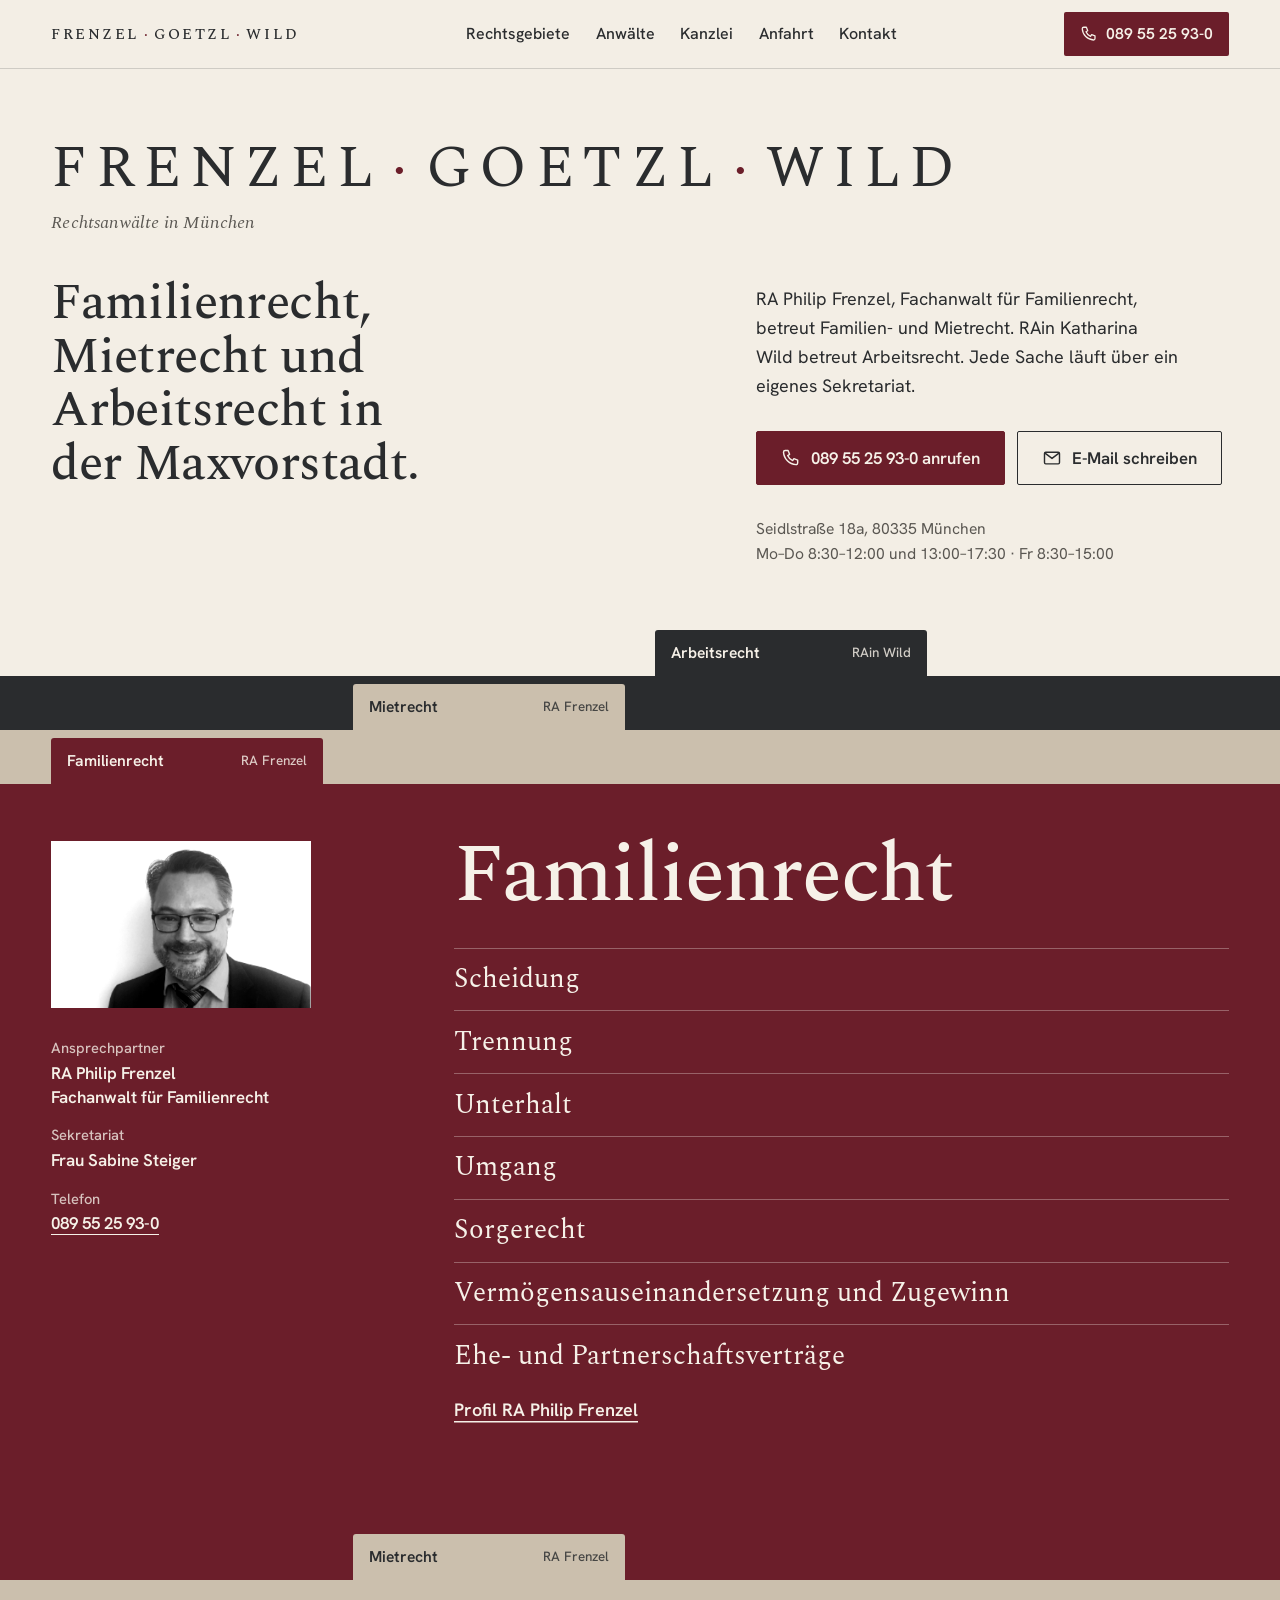
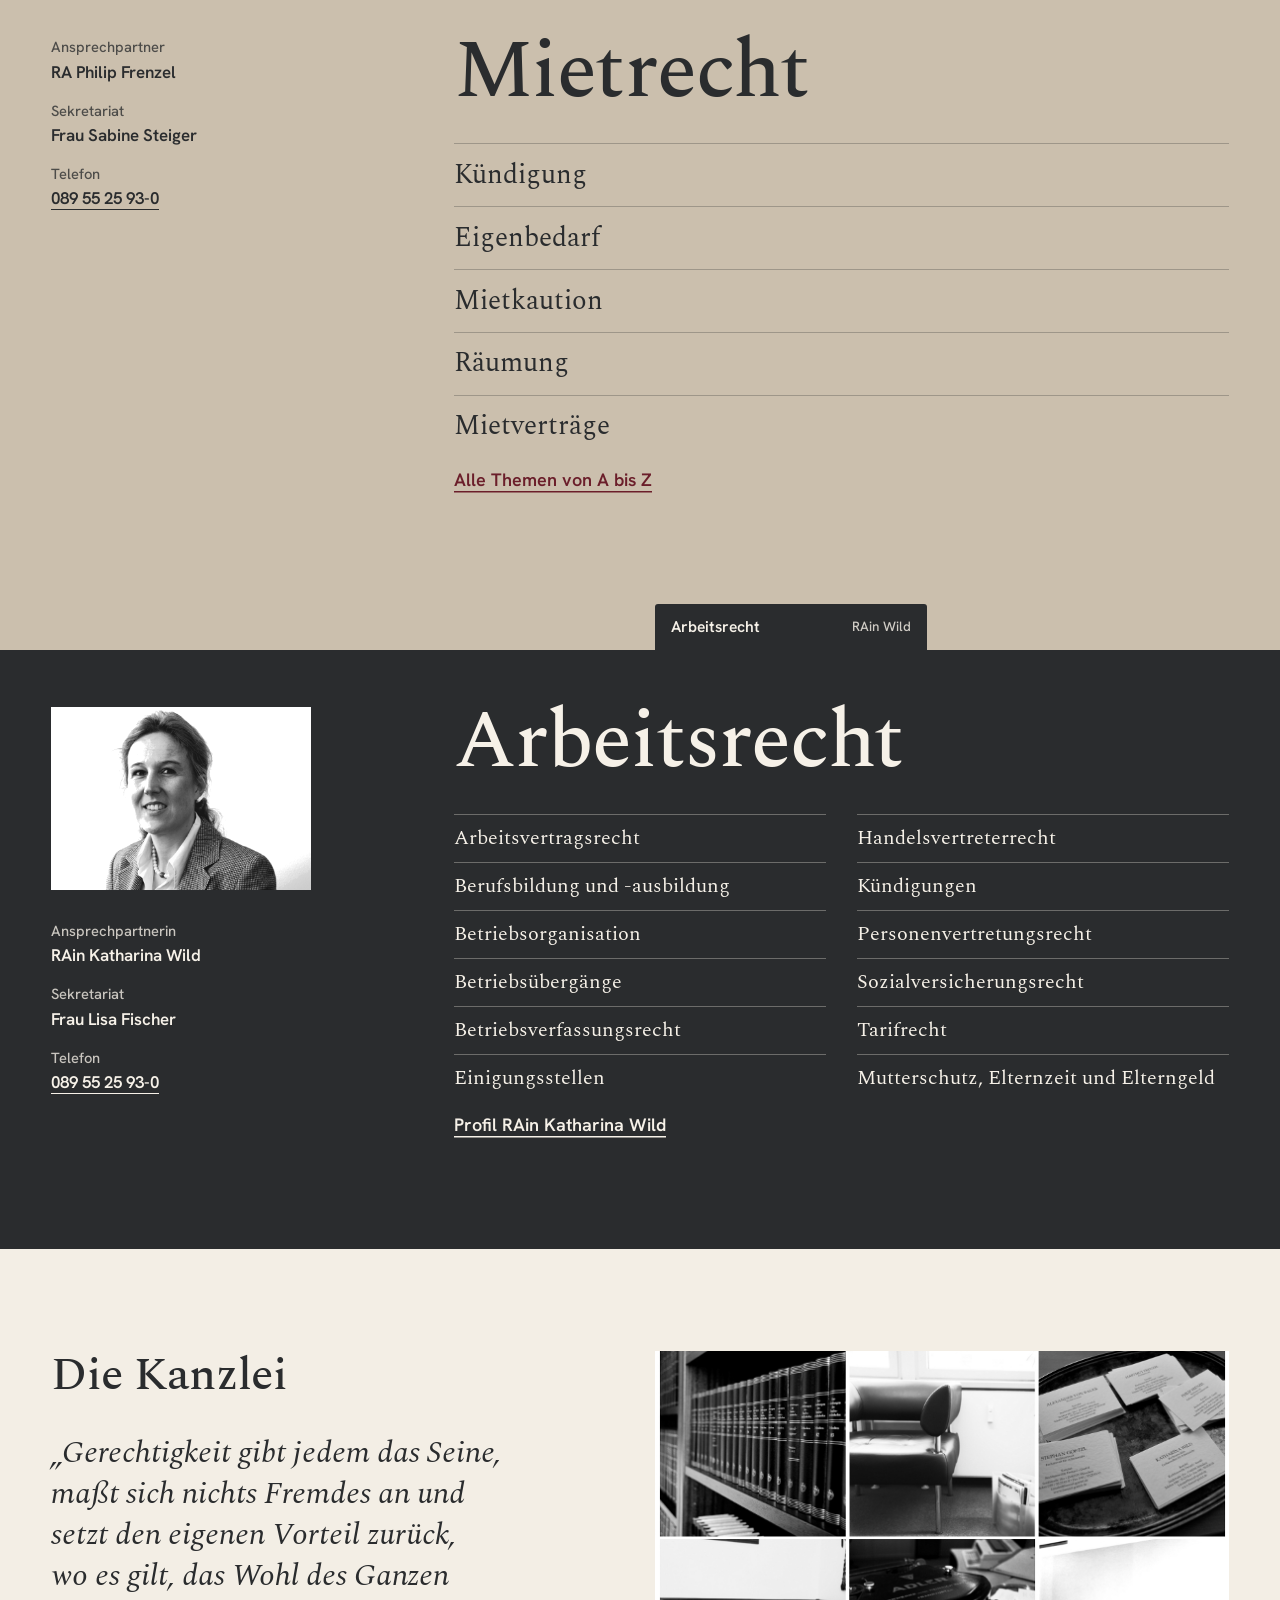
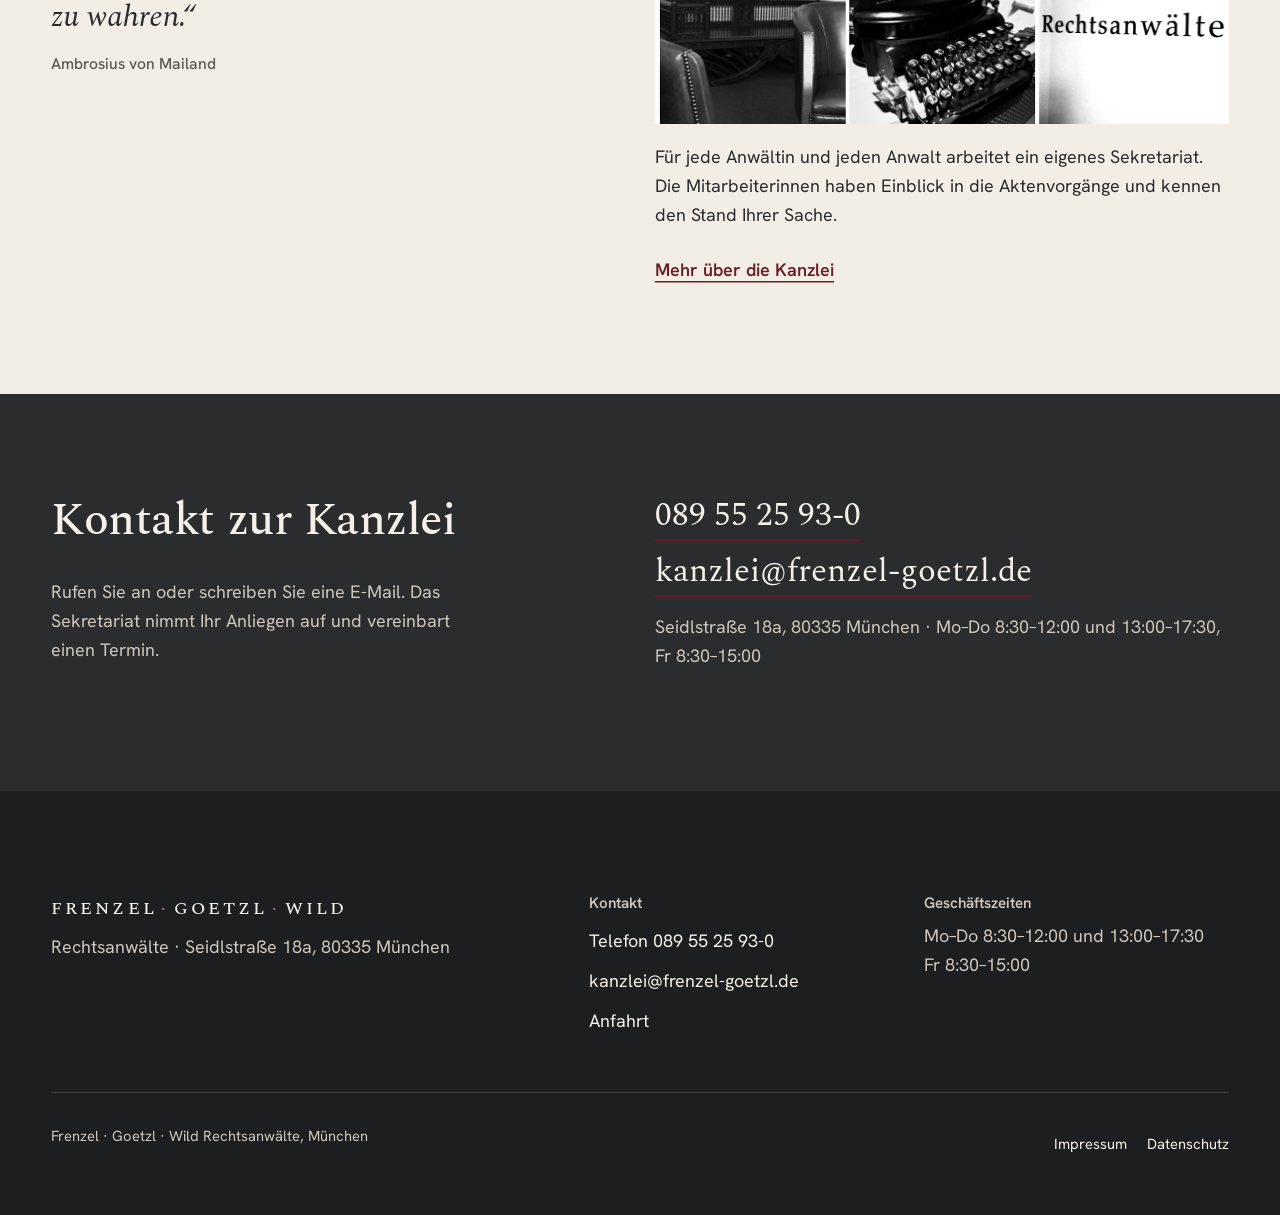
==== index.html @ 34508112 "Add files via upload" ====
<!doctype html>
<html lang="de">
<head>
<meta charset="utf-8">
<meta name="viewport" content="width=device-width, initial-scale=1">
<meta name="robots" content="noindex, nofollow">
<title>Frenzel · Goetzl · Wild Rechtsanwälte, München – Familienrecht, Mietrecht, Arbeitsrecht</title>
<meta name="description" content="Rechtsanwälte in der Maxvorstadt, Seidlstraße 18a: RA Philip Frenzel, Fachanwalt für Familienrecht, für Familien- und Mietrecht; RAin Katharina Wild für Arbeitsrecht.">
<meta property="og:title" content="Frenzel · Goetzl · Wild Rechtsanwälte, München – Familienrecht, Mietrecht, Arbeitsrecht">
<meta property="og:description" content="Rechtsanwälte in der Maxvorstadt, Seidlstraße 18a: RA Philip Frenzel, Fachanwalt für Familienrecht, für Familien- und Mietrecht; RAin Katharina Wild für Arbeitsrecht.">
<meta property="og:type" content="website">
<meta name="theme-color" content="#F3EEE5">
<link rel="icon" href="assets/img/favicon.svg" type="image/svg+xml">
<link rel="preload" href="assets/fonts/spectral-latin-500-normal.woff2" as="font" type="font/woff2" crossorigin>
<link rel="preload" href="assets/fonts/hanken-grotesk-latin-400-normal.woff2" as="font" type="font/woff2" crossorigin>
<link rel="stylesheet" href="assets/css/site.css">
<script>document.documentElement.classList.add('js')</script>
</head>
<body>
<a class="skip" href="#inhalt">Zum Inhalt springen</a>
<header class="kopf">
  <div class="wrap kopf__zeile">
    <a class="marke" href="index.html" aria-label="Frenzel · Goetzl · Wild Rechtsanwälte, Startseite">Frenzel<span aria-hidden="true">·</span>Goetzl<span aria-hidden="true">·</span>Wild</a>
    <nav class="nav" aria-label="Hauptnavigation">
      <ul>
        <li><a href="rechtsgebiete.html">Rechtsgebiete</a></li>
        <li><a href="anwaelte.html">Anwälte</a></li>
        <li><a href="kanzlei.html">Kanzlei</a></li>
        <li><a href="anfahrt.html">Anfahrt</a></li>
        <li><a href="kontakt.html">Kontakt</a></li>
      </ul>
    </nav>
    <div class="kopf__aktion">
      <a class="knopf-tel-klein" href="tel:+49895525930" aria-label="Kanzlei anrufen: 089 55 25 93-0"><svg viewBox="0 0 24 24" fill="none" stroke="currentColor" stroke-width="1.7" stroke-linecap="round" stroke-linejoin="round" aria-hidden="true"><path d="M5 3h3.5l1.8 4.6-2.3 1.5a11 11 0 0 0 6 6l1.5-2.3L20 14.5V18a2 2 0 0 1-2 2A16 16 0 0 1 3 5a2 2 0 0 1 2-2Z"/></svg><span class="kurz">Anrufen</span><span class="lang">089 55 25 93-0</span></a>
      <button class="menue-knopf" type="button" aria-expanded="false" aria-controls="menue">Menü</button>
    </div>
  </div>
  <nav class="wrap menue" id="menue" aria-label="Menü">
    <ul>
      <li><a href="index.html" aria-current="page">Start</a></li>
      <li><a href="rechtsgebiete.html">Rechtsgebiete</a></li>
      <li><a href="anwaelte.html">Anwälte</a></li>
      <li><a href="kanzlei.html">Kanzlei</a></li>
      <li><a href="anfahrt.html">Anfahrt</a></li>
      <li><a href="kontakt.html">Kontakt</a></li>
    </ul>
  </nav>
  <div class="leiste" aria-hidden="true">
    <div class="wrap leiste__reihe">
      <a href="#familienrecht" data-farbe="bordeaux" tabindex="-1">Familienrecht</a>
      <a href="#mietrecht" data-farbe="stein" tabindex="-1">Mietrecht</a>
      <a href="#arbeitsrecht" data-farbe="anthrazit" tabindex="-1">Arbeitsrecht</a>
    </div>
  </div>
</header>
<main id="inhalt">
  <section class="deckel" aria-labelledby="titel">
    <div class="wrap deckel__innen">
      <p class="namensfolge">Frenzel<span class="punkt" aria-hidden="true">·</span>Goetzl<span class="punkt" aria-hidden="true">·</span>Wild<span class="namensfolge__zusatz">Rechtsanwälte in München</span></p>
      <div class="raster deckel__raster">
        <h1 id="titel">Familienrecht, Mietrecht und Arbeitsrecht in der Maxvorstadt.</h1>
        <div class="deckel__rechts">
          <p class="deckel__text">RA Philip Frenzel, Fachanwalt für Familienrecht, betreut Familien- und Mietrecht. RAin Katharina Wild betreut Arbeitsrecht. Jede Sache läuft über ein eigenes Sekretariat.</p>
          <div class="aktionen">
        <a class="knopf knopf--voll" href="tel:+49895525930"><svg viewBox="0 0 24 24" fill="none" stroke="currentColor" stroke-width="1.7" stroke-linecap="round" stroke-linejoin="round" aria-hidden="true"><path d="M5 3h3.5l1.8 4.6-2.3 1.5a11 11 0 0 0 6 6l1.5-2.3L20 14.5V18a2 2 0 0 1-2 2A16 16 0 0 1 3 5a2 2 0 0 1 2-2Z"/></svg>089 55 25 93-0 anrufen</a>
        <a class="knopf knopf--rand" href="mailto:kanzlei@frenzel-goetzl.de"><svg viewBox="0 0 24 24" fill="none" stroke="currentColor" stroke-width="1.7" stroke-linecap="round" stroke-linejoin="round" aria-hidden="true"><rect x="3" y="5" width="18" height="14" rx="1.5"/><path d="m4 6.5 8 6 8-6"/></svg>E-Mail schreiben</a>
      </div>
          <ul class="deckel__fakten">
            <li>Seidlstraße 18a, 80335 München</li>
            <li>Mo–Do 8:30–12:00 und 13:00–17:30 · Fr 8:30–15:00</li>
          </ul>
        </div>
      </div>
    </div>
    <nav class="stapel" id="register" aria-label="Rechtsgebiete">
      <div class="band band--auf-creme"><div class="wrap band__zeile"><a class="reiter reiter--anthrazit pos-3" href="#arbeitsrecht">Arbeitsrecht <small>RAin Wild</small></a></div></div>
      <div class="kante kante--anthrazit"></div>
      <div class="band band--auf-anthrazit"><div class="wrap band__zeile"><a class="reiter reiter--stein pos-2" href="#mietrecht">Mietrecht <small>RA Frenzel</small></a></div></div>
      <div class="kante kante--stein"></div>
      <div class="band band--auf-stein"><div class="wrap band__zeile"><a class="reiter reiter--bordeaux pos-1" href="#familienrecht">Familienrecht <small>RA Frenzel</small></a></div></div>
    </nav>
  </section>

  <section class="register register--bordeaux" id="familienrecht" aria-labelledby="h-familie" data-register="bordeaux">
    <div class="wrap raster register__koerper">
      <div class="register__rand">
        <figure class="portrait"><img src="assets/img/philip-frenzel.jpg" width="400" height="256" alt="RA Philip Frenzel" loading="lazy"></figure>
        <dl class="zustaendig">
          <dt>Ansprechpartner</dt><dd>RA Philip Frenzel<br>Fachanwalt für Familienrecht</dd>
          <dt>Sekretariat</dt><dd>Frau Sabine Steiger</dd>
          <dt>Telefon</dt><dd><a href="tel:+49895525930">089 55 25 93-0</a></dd>
        </dl>
      </div>
      <div class="register__inhalt">
        <h2 id="h-familie">Familienrecht</h2>
        <ul class="themen"><li>Scheidung</li><li>Trennung</li><li>Unterhalt</li><li>Umgang</li><li>Sorgerecht</li><li>Vermögensauseinandersetzung und Zugewinn</li><li>Ehe- und Partnerschaftsverträge</li></ul>
        <a class="textlink" href="anwalt-philip-frenzel.html">Profil RA Philip Frenzel</a>
      </div>
    </div>
  </section>

  <section class="register register--stein" id="mietrecht" aria-labelledby="h-miete" data-register="stein">
    <div class="band band--auf-bordeaux" aria-hidden="true"><div class="wrap band__zeile"><span class="reiter reiter--stein pos-2">Mietrecht <small>RA Frenzel</small></span></div></div>
    <div class="wrap raster register__koerper">
      <div class="register__rand">
        <dl class="zustaendig">
          <dt>Ansprechpartner</dt><dd>RA Philip Frenzel</dd>
          <dt>Sekretariat</dt><dd>Frau Sabine Steiger</dd>
          <dt>Telefon</dt><dd><a href="tel:+49895525930">089 55 25 93-0</a></dd>
        </dl>
      </div>
      <div class="register__inhalt">
        <h2 id="h-miete">Mietrecht</h2>
        <ul class="themen"><li>Kündigung</li><li>Eigenbedarf</li><li>Mietkaution</li><li>Räumung</li><li>Mietverträge</li></ul>
        <a class="textlink" style="color:var(--bordeaux)" href="rechtsgebiete.html">Alle Themen von A bis Z</a>
      </div>
    </div>
  </section>

  <section class="register register--anthrazit" id="arbeitsrecht" aria-labelledby="h-arbeit" data-register="anthrazit">
    <div class="band band--auf-stein" aria-hidden="true"><div class="wrap band__zeile"><span class="reiter reiter--anthrazit pos-3">Arbeitsrecht <small>RAin Wild</small></span></div></div>
    <div class="wrap raster register__koerper">
      <div class="register__rand">
        <figure class="portrait"><img src="assets/img/katharina-wild.jpg" width="400" height="281" alt="RAin Katharina Wild" loading="lazy"></figure>
        <dl class="zustaendig">
          <dt>Ansprechpartnerin</dt><dd>RAin Katharina Wild</dd>
          <dt>Sekretariat</dt><dd>Frau Lisa Fischer</dd>
          <dt>Telefon</dt><dd><a href="tel:+49895525930">089 55 25 93-0</a></dd>
        </dl>
      </div>
      <div class="register__inhalt">
        <h2 id="h-arbeit">Arbeitsrecht</h2>
        <ul class="themen themen--zwei"><li>Arbeitsvertragsrecht</li><li>Berufsbildung und -ausbildung</li><li>Betriebsorganisation</li><li>Betriebsübergänge</li><li>Betriebsverfassungsrecht</li><li>Einigungsstellen</li><li>Handelsvertreterrecht</li><li>Kündigungen</li><li>Personenvertretungsrecht</li><li>Sozialversicherungsrecht</li><li>Tarifrecht</li><li>Mutterschutz, Elternzeit und Elterngeld</li></ul>
        <a class="textlink" href="anwalt-katharina-wild.html">Profil RAin Katharina Wild</a>
      </div>
    </div>
  </section>

  <section class="blatt" aria-labelledby="h-kanzlei">
    <div class="wrap raster">
      <div class="spalte-links">
        <h2 class="titel" id="h-kanzlei">Die Kanzlei</h2>
        <blockquote class="zitat">
          <p>„Gerechtigkeit gibt jedem das Seine, maßt sich nichts Fremdes an und setzt den eigenen Vorteil zurück, wo es gilt, das Wohl des Ganzen zu wahren.“</p>
          <footer>Ambrosius von Mailand</footer>
        </blockquote>
      </div>
      <div class="spalte-rechts">
        <figure class="bild-kanzlei"><img src="assets/img/kanzlei-impressionen.jpg" width="580" height="377" alt="Kanzleiräume: Bücherwand mit Gesetzeswerken, Ledersessel, Visitenkarten, Schreibmaschine und Schriftzug Rechtsanwälte" loading="lazy"></figure>
        <p>Für jede Anwältin und jeden Anwalt arbeitet ein eigenes Sekretariat. Die Mitarbeiterinnen haben Einblick in die Aktenvorgänge und kennen den Stand Ihrer Sache.</p>
        <a class="textlink" href="kanzlei.html">Mehr über die Kanzlei</a>
      </div>
    </div>
  </section>
  <section class="blatt dunkel" aria-labelledby="h-kontaktband">
    <div class="wrap raster">
      <div class="spalte-links">
        <h2 class="titel" id="h-kontaktband">Kontakt zur Kanzlei</h2>
        <p class="leise">Rufen Sie an oder schreiben Sie eine E-Mail. Das Sekretariat nimmt Ihr Anliegen auf und vereinbart einen Termin.</p>
      </div>
      <div class="spalte-rechts">
        <p style="margin:0"><a class="gross-link" style="color:inherit" href="tel:+49895525930">089 55 25 93-0</a></p>
        <p style="margin:16px 0 0"><a class="gross-link" style="color:inherit" href="mailto:kanzlei@frenzel-goetzl.de">kanzlei@frenzel-goetzl.de</a></p>
        <p class="leise" style="margin-top:20px">Seidlstraße 18a, 80335 München · Mo–Do 8:30–12:00 und 13:00–17:30, Fr 8:30–15:00</p>
      </div>
    </div>
  </section>
</main>
<footer class="fuss">
  <div class="wrap">
    <div class="fuss__raster">
      <div>
        <a class="marke" href="index.html">Frenzel<span aria-hidden="true">·</span>Goetzl<span aria-hidden="true">·</span>Wild</a>
        <p>Rechtsanwälte · Seidlstraße 18a, 80335 München</p>
      </div>
      <div>
        <h2>Kontakt</h2>
        <ul>
          <li><a href="tel:+49895525930">Telefon 089 55 25 93-0</a></li>
          <li><a href="mailto:kanzlei@frenzel-goetzl.de">kanzlei@frenzel-goetzl.de</a></li>
          <li><a href="anfahrt.html">Anfahrt</a></li>
        </ul>
      </div>
      <div>
        <h2>Geschäftszeiten</h2>
        <p style="margin-top:0">Mo–Do 8:30–12:00 und 13:00–17:30<br>Fr 8:30–15:00</p>
      </div>
    </div>
    <div class="fuss__unten">
      <span>Frenzel · Goetzl · Wild Rechtsanwälte, München</span>
      <ul>
        <li><a href="impressum.html">Impressum</a></li>
        <li><a href="datenschutz.html">Datenschutz</a></li>
      </ul>
    </div>
  </div>
</footer>
<script src="assets/js/lib/gsap.min.js" defer></script>
<script src="assets/js/lib/ScrollTrigger.min.js" defer></script>
<script src="assets/js/site.js" defer></script>
</body>
</html>
---- assets/css/site.css ----
/* Frenzel · Goetzl · Wild Rechtsanwälte
   Schriften: Spectral, Hanken Grotesk (SIL OFL 1.1, selbst gehostet) */

@font-face { font-family: "Spectral"; font-style: normal; font-weight: 400; font-display: swap; src: url("../fonts/spectral-latin-400-normal.woff2") format("woff2"); }
@font-face { font-family: "Spectral"; font-style: italic; font-weight: 400; font-display: swap; src: url("../fonts/spectral-latin-400-italic.woff2") format("woff2"); }
@font-face { font-family: "Spectral"; font-style: normal; font-weight: 500; font-display: swap; src: url("../fonts/spectral-latin-500-normal.woff2") format("woff2"); }
@font-face { font-family: "Spectral"; font-style: normal; font-weight: 600; font-display: swap; src: url("../fonts/spectral-latin-600-normal.woff2") format("woff2"); }
@font-face { font-family: "Hanken"; font-style: normal; font-weight: 400; font-display: swap; src: url("../fonts/hanken-grotesk-latin-400-normal.woff2") format("woff2"); }
@font-face { font-family: "Hanken"; font-style: normal; font-weight: 500; font-display: swap; src: url("../fonts/hanken-grotesk-latin-500-normal.woff2") format("woff2"); }
@font-face { font-family: "Hanken"; font-style: normal; font-weight: 600; font-display: swap; src: url("../fonts/hanken-grotesk-latin-600-normal.woff2") format("woff2"); }

:root {
  --anthrazit: #2A2C2E;
  --anthrazit-tief: #1C1E20;
  --creme: #F3EEE5;
  --creme-hell: #FAF7F1;
  --sand: #E4DACB;
  --stein: #CBBFAD;
  --bordeaux: #6B1E2A;
  --bordeaux-hell: #8C3442;
  --text: #2A2C2E;
  --text-leise: #5A5752;
  --auf-dunkel: #F6F1E8;
  --auf-dunkel-leise: #CFC7BB;
  --linie: rgba(42, 44, 46, 0.18);

  --serif: "Spectral", "Iowan Old Style", "Palatino Linotype", Georgia, serif;
  --sans: "Hanken", "Helvetica Neue", Arial, sans-serif;

  --rand: clamp(16px, 4vw, 56px);
  --max: 1240px;
  --reiter-h: 46px;
  --kante: 8px;
  --raum-1: 12px;
  --raum-2: clamp(20px, 2.4vw, 32px);
  --raum-3: clamp(32px, 4vw, 56px);
  --raum-4: clamp(56px, 8vw, 120px);
  --header-h: 68px;
  --ease: cubic-bezier(.2, .7, .2, 1);
}

*, *::before, *::after { box-sizing: border-box; }
html { -webkit-text-size-adjust: 100%; scroll-padding-top: calc(var(--header-h) + 56px); }
@media (prefers-reduced-motion: no-preference) { html { scroll-behavior: smooth; } }
body {
  margin: 0; background: var(--creme); color: var(--text);
  font-family: var(--sans); font-size: clamp(1.0625rem, 0.3vw + 1rem, 1.125rem); line-height: 1.62;
  font-kerning: normal; text-rendering: optimizeLegibility; -webkit-font-smoothing: antialiased;
}
img { display: block; max-width: 100%; height: auto; }
::selection { background: var(--bordeaux); color: var(--auf-dunkel); }
a { color: inherit; text-decoration-thickness: 1px; text-underline-offset: 0.2em; }
a:hover { text-decoration-thickness: 2px; }
:focus-visible { outline: 2px solid var(--bordeaux); outline-offset: 3px; border-radius: 2px; }
.dunkel :focus-visible, .register--bordeaux :focus-visible, .register--anthrazit :focus-visible, .fuss :focus-visible { outline-color: var(--auf-dunkel); }
h1, h2, h3 { text-wrap: balance; }
p { text-wrap: pretty; }

.skip { position: absolute; left: var(--rand); top: -100px; z-index: 100; background: var(--anthrazit); color: var(--auf-dunkel); padding: 10px 16px; font-weight: 600; text-decoration: none; }
.skip:focus { top: 12px; }
.wrap { width: min(100% - 2 * var(--rand), var(--max)); margin-inline: auto; }
.raster { display: grid; grid-template-columns: repeat(4, minmax(0, 1fr)); column-gap: var(--raum-2); }
@media (min-width: 900px) { .raster { grid-template-columns: repeat(12, minmax(0, 1fr)); } }
.leise { color: var(--text-leise); }

/* ---------- Kopf ---------- */
.kopf { position: sticky; top: 0; z-index: 50; background: var(--creme); border-bottom: 1px solid var(--linie); }
.kopf__zeile { display: flex; align-items: center; justify-content: space-between; gap: var(--raum-2); min-height: var(--header-h); }
.marke { font-family: var(--serif); font-variant-caps: all-small-caps; letter-spacing: 0.12em; font-weight: 500; font-size: 1.2rem; color: var(--anthrazit); text-decoration: none; line-height: 1.1; white-space: nowrap; }
.marke span { color: var(--bordeaux); padding-inline: 0.18em; }
.nav { display: none; }
.nav ul { list-style: none; margin: 0; padding: 0; display: flex; gap: clamp(16px, 2vw, 30px); }
.nav a { font-weight: 500; font-size: 1rem; color: var(--anthrazit); text-decoration: none; padding-block: 10px; display: inline-block;
  background: linear-gradient(var(--bordeaux), var(--bordeaux)) 0 100% / 0 2px no-repeat; transition: background-size 240ms var(--ease); }
.nav a:hover, .nav a[aria-current="page"] { background-size: 100% 2px; }
.kopf__aktion { display: flex; align-items: center; gap: 8px; }
.knopf-tel-klein { font-weight: 600; font-size: 0.98rem; text-decoration: none; color: var(--auf-dunkel); background: var(--bordeaux); padding: 0 16px; min-height: 44px; display: inline-flex; align-items: center; gap: 8px; border-radius: 2px; transition: background-color 200ms ease; }
.knopf-tel-klein:hover { background: var(--bordeaux-hell); }
.knopf-tel-klein .lang { display: none; }
@media (min-width: 1100px) { .knopf-tel-klein .lang { display: inline; } .knopf-tel-klein .kurz { display: none; } }
.menue-knopf { font: 600 0.98rem var(--sans); color: var(--anthrazit); background: transparent; border: 1.5px solid var(--anthrazit); border-radius: 2px; min-height: 44px; padding: 0 14px; cursor: pointer; }
.menue { display: none; padding-bottom: var(--raum-2); }
.menue.ist-offen { display: block; }
.menue ul { list-style: none; margin: 0; padding: 0; border-top: 1px solid var(--linie); }
.menue li { border-bottom: 1px solid var(--linie); }
.menue a { display: block; padding: 14px 0; font-family: var(--serif); font-size: 1.4rem; text-decoration: none; color: var(--anthrazit); }
.menue a[aria-current="page"] { color: var(--bordeaux); }
@media (min-width: 900px) { .nav { display: block; } .menue-knopf, .menue, .menue.ist-offen { display: none; } .marke { font-size: 1.32rem; } }
.knopf-tel-klein svg { width: 18px; height: 18px; flex: none; }
@media (max-width: 400px) { .marke { font-size: 1rem; letter-spacing: 0.06em; } .knopf-tel-klein { padding: 0; width: 44px; justify-content: center; } .knopf-tel-klein .kurz { display: none; } .menue-knopf { padding: 0 10px; } }

/* Reiterleiste (Startseite) */
.leiste { display: none; }
.js .leiste { display: block; height: 0; overflow: hidden; transition: height 260ms var(--ease); }
.js .leiste.ist-sichtbar { height: 44px; }
.leiste__reihe { display: grid; grid-template-columns: repeat(3, 1fr); gap: 4px; align-items: end; height: 44px; }
.leiste a { font-weight: 600; font-size: 0.95rem; text-decoration: none; height: 36px; display: flex; align-items: center; justify-content: center; padding-inline: 12px;
  border-radius: 3px 3px 0 0; background: var(--sand); color: var(--text-leise); transition: background-color 240ms ease, color 240ms ease; white-space: nowrap; overflow: hidden; text-overflow: ellipsis; }
.leiste a.ist-aktiv[data-farbe="bordeaux"] { background: var(--bordeaux); color: var(--auf-dunkel); }
.leiste a.ist-aktiv[data-farbe="stein"] { background: var(--stein); color: var(--anthrazit); }
.leiste a.ist-aktiv[data-farbe="anthrazit"] { background: var(--anthrazit); color: var(--auf-dunkel); }
@media (min-width: 900px) {
  .leiste__reihe { grid-template-columns: repeat(12, minmax(0, 1fr)); column-gap: var(--raum-2); }
  .leiste a { justify-content: flex-start; }
  .leiste a:nth-child(1) { grid-column: 1 / span 3; } .leiste a:nth-child(2) { grid-column: 4 / span 3; } .leiste a:nth-child(3) { grid-column: 7 / span 3; }
}

/* ---------- Typo-Bausteine ---------- */
.titel-gross { font-family: var(--serif); font-weight: 500; letter-spacing: -0.012em; line-height: 1.06; color: var(--anthrazit); font-size: clamp(2.2rem, 5vw, 4.4rem); margin: 0; }
.titel { font-family: var(--serif); font-weight: 500; letter-spacing: -0.01em; line-height: 1.08; color: var(--anthrazit); font-size: clamp(1.9rem, 3.6vw, 3rem); margin: 0 0 var(--raum-2); }
.titel-klein { font-family: var(--serif); font-weight: 500; line-height: 1.2; color: var(--anthrazit); font-size: clamp(1.3rem, 1.8vw, 1.6rem); margin: 0 0 12px; }
.vorspann { font-size: clamp(1.15rem, 1.1vw + 0.9rem, 1.35rem); line-height: 1.5; max-width: 38em; margin: var(--raum-2) 0 0; }
.fliess { max-width: 40em; }
.fliess p { margin: 0 0 1em; }
.zitat { margin: 0; }
.zitat p { font-family: var(--serif); font-style: italic; font-size: clamp(1.4rem, 2.4vw, 2.05rem); line-height: 1.34; color: var(--anthrazit); margin: 0; max-width: 30ch; }
.zitat footer { margin-top: 14px; font-weight: 500; color: var(--text-leise); font-size: 0.98rem; }
.zitat--klein p { font-size: clamp(1.15rem, 1.5vw, 1.4rem); }

/* Knöpfe */
.aktionen { display: flex; flex-wrap: wrap; gap: 12px; margin-top: var(--raum-3); }
.knopf { font: 600 1.05rem/1 var(--sans); display: inline-flex; align-items: center; gap: 10px; min-height: 54px; padding: 0 24px; border-radius: 2px; text-decoration: none; border: 1.5px solid var(--anthrazit); transition: transform 150ms ease, background-color 200ms ease, color 200ms ease, border-color 200ms ease; }
.knopf:active { transform: scale(0.98); }
.knopf svg { width: 20px; height: 20px; flex: none; }
.knopf--voll { background: var(--bordeaux); border-color: var(--bordeaux); color: var(--auf-dunkel); }
.knopf--voll:hover { background: var(--bordeaux-hell); border-color: var(--bordeaux-hell); }
.knopf--rand { color: var(--anthrazit); background: transparent; }
.knopf--rand:hover { background: var(--anthrazit); color: var(--auf-dunkel); }
.dunkel .knopf--rand { color: var(--auf-dunkel); border-color: var(--auf-dunkel); }
.dunkel .knopf--rand:hover { background: var(--auf-dunkel); color: var(--anthrazit); }
@media (max-width: 520px) { .aktionen .knopf { width: 100%; justify-content: center; } }
.textlink { font-weight: 600; color: var(--bordeaux); display: inline-flex; min-height: 44px; align-items: center; text-decoration: none;
  background: linear-gradient(currentColor, currentColor) 0 calc(100% - 9px) / 100% 1.5px no-repeat; transition: background-size 240ms var(--ease); }
.textlink:hover { background-size: 0 1.5px; background-position: 100% calc(100% - 9px); }
.dunkel .textlink, .register--bordeaux .textlink, .register--anthrazit .textlink { color: var(--auf-dunkel); }

/* ---------- Deckel (Start) ---------- */
.deckel { background: var(--creme); }
.deckel__innen { padding-top: clamp(28px, 5.5vh, 64px); }
.namensfolge { margin: 0; font-family: var(--serif); font-weight: 400; font-variant-caps: all-small-caps; letter-spacing: 0.06em; line-height: 1; color: var(--anthrazit); font-size: min(7.6vw, 6.2rem); }
@media (min-width: 700px) { .namensfolge { letter-spacing: 0.1em; font-size: clamp(2.4rem, 6.6vw, 6.2rem); } }
.namensfolge .punkt { color: var(--bordeaux); padding-inline: 0.12em; }
.namensfolge__zusatz { display: block; margin-top: 0.6em; font-variant-caps: normal; letter-spacing: 0.01em; font-size: clamp(1.05rem, 1.4vw, 1.3rem); font-style: italic; color: var(--text-leise); }
.deckel__raster { margin-top: clamp(28px, 5vh, 56px); row-gap: var(--raum-2); align-items: start; }
.deckel h1 { grid-column: 1 / -1; font-family: var(--serif); font-weight: 500; letter-spacing: -0.012em; line-height: 1.08; font-size: clamp(1.95rem, 3.9vw, 3.4rem); margin: 0; max-width: 17ch; color: var(--anthrazit); }
.deckel__rechts { grid-column: 1 / -1; }
@media (min-width: 900px) { .deckel h1 { grid-column: 1 / span 6; } .deckel__rechts { grid-column: 8 / span 5; padding-top: 0.4em; } }
.deckel__text { margin: 0; max-width: 40rem; }
.deckel .aktionen { margin-top: var(--raum-2); }
.deckel__fakten { margin: var(--raum-2) 0 0; padding: 0; list-style: none; font-size: 0.98rem; color: var(--text-leise); }

/* Stapel und Reiter */
.stapel { margin-top: clamp(40px, 7vh, 84px); }
.band__zeile { display: grid; grid-template-columns: repeat(3, 1fr); gap: 4px; }
@media (min-width: 900px) { .band__zeile { grid-template-columns: repeat(12, minmax(0, 1fr)); column-gap: var(--raum-2); } }
.band--auf-creme { background: var(--creme); }
.band--auf-bordeaux { background: var(--bordeaux); }
.band--auf-stein { background: var(--stein); }
.band--auf-anthrazit { background: var(--anthrazit); }
.reiter { font: 600 clamp(0.98rem, 1.2vw, 1.1rem)/1 var(--sans); display: flex; align-items: center; justify-content: space-between; gap: 10px;
  height: var(--reiter-h); padding-inline: 16px; border-radius: 3px 3px 0 0; text-decoration: none; transition: transform 220ms var(--ease); }
a.reiter:hover { transform: translateY(-4px); }
.reiter small { font-weight: 500; font-size: 0.86em; opacity: 0.82; }
.reiter--bordeaux { background: var(--bordeaux); color: var(--auf-dunkel); }
.reiter--stein { background: var(--stein); color: var(--anthrazit); }
.reiter--anthrazit { background: var(--anthrazit); color: var(--auf-dunkel); }
.pos-1 { grid-column: 1; } .pos-2 { grid-column: 2; } .pos-3 { grid-column: 3; }
@media (min-width: 900px) { .pos-1 { grid-column: 1 / span 3; } .pos-2 { grid-column: 4 / span 3; } .pos-3 { grid-column: 7 / span 3; } }
@media (max-width: 899px) { .reiter small { display: none; } .reiter { padding-inline: 8px; justify-content: center; } }
.kante { height: var(--kante); }
.kante--stein { background: var(--stein); }
.kante--anthrazit { background: var(--anthrazit); }

/* ---------- Register ---------- */
.register__koerper { padding-block: var(--raum-3) var(--raum-4); }
.register--bordeaux { background: var(--bordeaux); color: var(--auf-dunkel); }
.register--stein { background: var(--stein); color: var(--anthrazit); }
.register--anthrazit { background: var(--anthrazit); color: var(--auf-dunkel); }
.register h2 { font-family: var(--serif); font-weight: 500; letter-spacing: -0.015em; line-height: 1; font-size: clamp(2.6rem, 6.4vw, 5.4rem); margin: 0; }
.register__rand { grid-column: 1 / -1; order: 2; margin-top: var(--raum-3); }
.register__inhalt { grid-column: 1 / -1; }
@media (min-width: 900px) { .register__rand { grid-column: 1 / span 3; order: 0; margin-top: 0.4rem; } .register__inhalt { grid-column: 5 / span 8; } }
.zustaendig { font-size: 1rem; line-height: 1.4; margin: 0; }
.zustaendig dt { font-weight: 500; opacity: 0.78; margin-top: 16px; font-size: 0.92rem; }
.zustaendig dt:first-child { margin-top: 0; }
.zustaendig dd { margin: 3px 0 0; font-weight: 600; font-size: 1.06rem; }
.zustaendig a { text-decoration: none; border-bottom: 1.5px solid currentColor; }
.portrait { margin: 0 0 var(--raum-2); width: min(100%, 260px); background: var(--creme-hell); }
.portrait img { width: 100%; height: auto; filter: grayscale(1) contrast(1.04); }
.themen { list-style: none; margin: var(--raum-2) 0 0; padding: 0; }
.themen li { font-family: var(--serif); font-size: clamp(1.3rem, 2.1vw, 1.8rem); line-height: 1.3; padding: 0.5em 0; border-top: 1px solid rgba(246, 241, 232, 0.32); }
.register--stein .themen li { border-color: rgba(42, 44, 46, 0.28); }
.themen--zwei li { font-size: clamp(1.15rem, 1.6vw, 1.42rem); }
@media (min-width: 700px) { .themen--zwei { columns: 2; column-gap: var(--raum-2); } .themen--zwei li { break-inside: avoid; } }

/* ---------- Papierteile ---------- */
.blatt { padding-block: var(--raum-4); }
.blatt--sand { background: var(--sand); }
.blatt--hell { background: var(--creme-hell); }
.dunkel { background: var(--anthrazit); color: var(--auf-dunkel); }
.dunkel .titel, .dunkel .titel-gross, .dunkel .titel-klein, .dunkel .zitat p { color: var(--auf-dunkel); }
.dunkel .leise, .dunkel .zitat footer { color: var(--auf-dunkel-leise); }
.spalte-links { grid-column: 1 / -1; }
.spalte-rechts { grid-column: 1 / -1; margin-top: var(--raum-3); }
@media (min-width: 900px) { .spalte-links { grid-column: 1 / span 5; } .spalte-rechts { grid-column: 7 / span 6; margin-top: 0; } }
.liste-schlicht { list-style: none; margin: 0; padding: 0; }
.liste-schlicht li { padding: 14px 0; border-top: 1px solid var(--linie); }
.liste-schlicht li:last-child { border-bottom: 1px solid var(--linie); }
.liste-schlicht strong { font-family: var(--serif); font-weight: 500; font-size: 1.25rem; color: var(--anthrazit); display: block; }
.bild-kanzlei { margin: 0; }
.bild-kanzlei img { width: 100%; filter: grayscale(1); }

/* Seitenkopf der Unterseiten */
.seitenkopf { padding-block: clamp(40px, 8vh, 96px) var(--raum-3); border-bottom: 1px solid var(--linie); }
.seitenkopf .raster { align-items: end; row-gap: var(--raum-2); }
.seitenkopf__titel { grid-column: 1 / -1; }
.seitenkopf__zitat { grid-column: 1 / -1; }
@media (min-width: 900px) { .seitenkopf__titel { grid-column: 1 / span 7; } .seitenkopf__zitat { grid-column: 8 / span 5; } }
.pfad { font-size: 0.95rem; color: var(--text-leise); margin: 0 0 var(--raum-2); }
.pfad a { color: var(--text-leise); }

/* Anwälte-Liste */
.person { display: grid; grid-template-columns: 1fr; gap: var(--raum-2); padding-block: var(--raum-3); border-top: 1px solid var(--linie); }
.person:last-child { border-bottom: 1px solid var(--linie); }
@media (min-width: 900px) { .person { grid-template-columns: 3fr 5fr 4fr; align-items: start; } }
.person__bild { width: min(100%, 300px); }
.person__bild img { width: 100%; filter: grayscale(1) contrast(1.04); }
.person__name { font-family: var(--serif); font-weight: 500; font-size: clamp(1.8rem, 3vw, 2.6rem); line-height: 1.08; margin: 0; color: var(--anthrazit); }
.person__name a { text-decoration: none; }
.person__name a:hover { color: var(--bordeaux); }
.person__titel { margin: 8px 0 0; font-weight: 500; color: var(--bordeaux); }
.person__gebiete { margin: 0; padding: 0; list-style: none; }
.person__gebiete li { display: inline; }
.person__gebiete li:not(:last-child)::after { content: ", "; }
.farbmarke { display: inline-block; width: 14px; height: 14px; border-radius: 2px; margin-right: 10px; vertical-align: -1px; }
.farbmarke--bordeaux { background: var(--bordeaux); } .farbmarke--stein { background: var(--stein); } .farbmarke--anthrazit { background: var(--anthrazit); }
.person--erinnerung .person__name { color: var(--text-leise); }
.person--erinnerung .person__bild img { opacity: 0.85; }

/* Profil */
.profilkopf { padding-block: clamp(40px, 7vh, 88px) var(--raum-3); }
.profilkopf .raster { row-gap: var(--raum-3); align-items: end; }
.profilkopf__bild { grid-column: 1 / -1; max-width: 340px; }
.profilkopf__bild img { width: 100%; filter: grayscale(1) contrast(1.04); }
.profilkopf__text { grid-column: 1 / -1; }
@media (min-width: 900px) { .profilkopf__bild { grid-column: 1 / span 4; } .profilkopf__text { grid-column: 6 / span 7; } }
.profilkopf .pfad, .profilkopf .pfad a { color: inherit; opacity: 0.85; }
.gebietsblock + .gebietsblock { margin-top: var(--raum-3); }
.gebietsblock .themen li { border-color: var(--linie); color: var(--anthrazit); }
.gebietsblock h3 { display: flex; align-items: center; }

/* Themenindex */
.suche { display: grid; gap: 8px; max-width: 520px; margin-bottom: var(--raum-3); }
.suche label { font-weight: 600; }
.suche input { font: 400 1.1rem var(--sans); min-height: 54px; padding: 0 16px; border: 1.5px solid var(--anthrazit); border-radius: 2px; background: var(--creme-hell); color: var(--text); }
.suche input:focus-visible { outline: 2px solid var(--bordeaux); outline-offset: 2px; }
.index { width: 100%; border-collapse: collapse; }
.index th { text-align: left; font-weight: 600; font-size: 0.92rem; color: var(--text-leise); padding: 0 16px 10px 0; border-bottom: 1.5px solid var(--anthrazit); }
.index td { padding: 14px 16px 14px 0; border-bottom: 1px solid var(--linie); vertical-align: top; }
.index td:first-child { font-family: var(--serif); font-size: 1.22rem; color: var(--anthrazit); }
.index a { font-weight: 500; }
.index__leer { padding: 16px 0; font-weight: 500; }
@media (max-width: 640px) {
  .index thead { display: none; }
  .index tr { display: block; padding: 12px 0; border-bottom: 1px solid var(--linie); }
  .index td { display: block; padding: 2px 0; border: 0; }
}

/* Kontakt */
.kontakt-raster { display: grid; gap: var(--raum-3) var(--raum-2); grid-template-columns: 1fr; }
@media (min-width: 700px) { .kontakt-raster { grid-template-columns: 1fr 1fr; } }
@media (min-width: 1100px) { .kontakt-raster { grid-template-columns: repeat(4, 1fr); } }
.kontakt-raster p { margin: 0; }
.gross-link { font-family: var(--serif); font-size: clamp(1.5rem, 2.6vw, 2.2rem); line-height: 1.2; color: var(--anthrazit); text-decoration: none; border-bottom: 1.5px solid var(--bordeaux); overflow-wrap: anywhere; }
.gross-link:hover { color: var(--bordeaux); }
.zeiten { border-collapse: collapse; font-variant-numeric: tabular-nums; }
.zeiten th { text-align: left; font-weight: 600; padding: 3px 18px 3px 0; vertical-align: top; }
.zeiten td { padding: 3px 0; }

/* Rechtstexte */
.rechtstext { max-width: 44em; }
.rechtstext h2 { font-family: var(--serif); font-weight: 500; font-size: clamp(1.35rem, 2vw, 1.7rem); color: var(--anthrazit); margin: var(--raum-3) 0 10px; line-height: 1.2; }
.rechtstext p, .rechtstext ul { margin: 0 0 1em; }
.rechtstext li { margin-bottom: 6px; }

/* ---------- Fuß ---------- */
.fuss { background: var(--anthrazit-tief); color: var(--auf-dunkel); padding-block: var(--raum-4) var(--raum-3); }
.fuss a { color: var(--auf-dunkel); }
.fuss__raster { display: grid; gap: var(--raum-3) var(--raum-2); grid-template-columns: 1fr; }
@media (min-width: 900px) { .fuss__raster { grid-template-columns: 5fr 3fr 3fr; } }
.fuss .marke { color: var(--auf-dunkel); font-size: 1.6rem; }
.fuss .marke span { color: #C9707D; }
.fuss p { margin: 10px 0 0; color: var(--auf-dunkel-leise); }
.fuss h2 { font: 600 0.95rem var(--sans); color: var(--auf-dunkel-leise); margin: 0 0 8px; }
.fuss ul { list-style: none; margin: 0; padding: 0; }
.fuss li a { display: inline-flex; min-height: 40px; align-items: center; text-decoration: none; }
.fuss li a:hover { text-decoration: underline; }
.fuss__unten { margin-top: var(--raum-3); padding-top: var(--raum-2); border-top: 1px solid rgba(246, 241, 232, 0.16); display: flex; flex-wrap: wrap; gap: 8px 24px; justify-content: space-between; font-size: 0.92rem; color: var(--auf-dunkel-leise); }
.fuss__unten ul { display: flex; gap: 20px; }

@media (prefers-reduced-motion: reduce) {
  *, *::before, *::after { transition-duration: 0.01ms !important; animation-duration: 0.01ms !important; }
  a.reiter:hover { transform: none; }
}
@media print { .kopf, .fuss, .stapel, .leiste { display: none; } body { background: #fff; } }
.seitenkopf + .blatt { padding-top: var(--raum-3); }
.person:first-child { border-top: 0; padding-top: 0; }
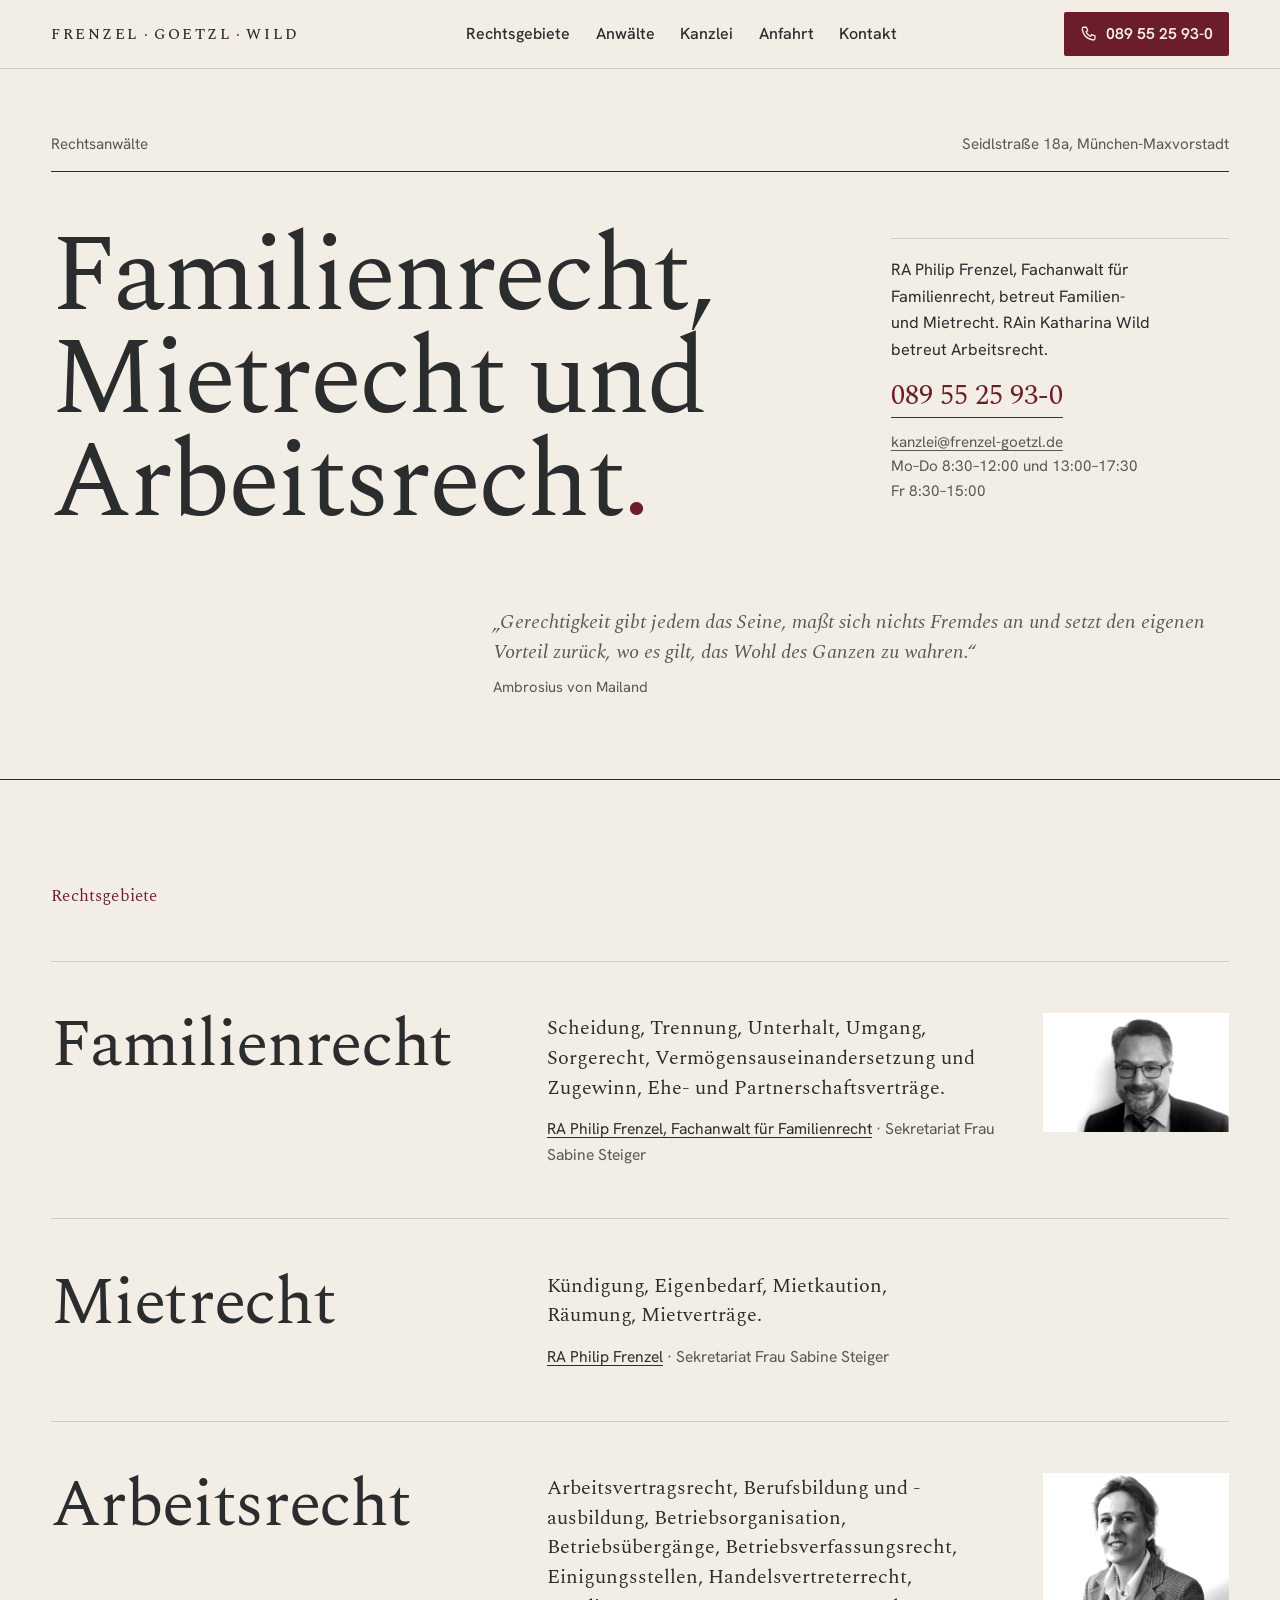
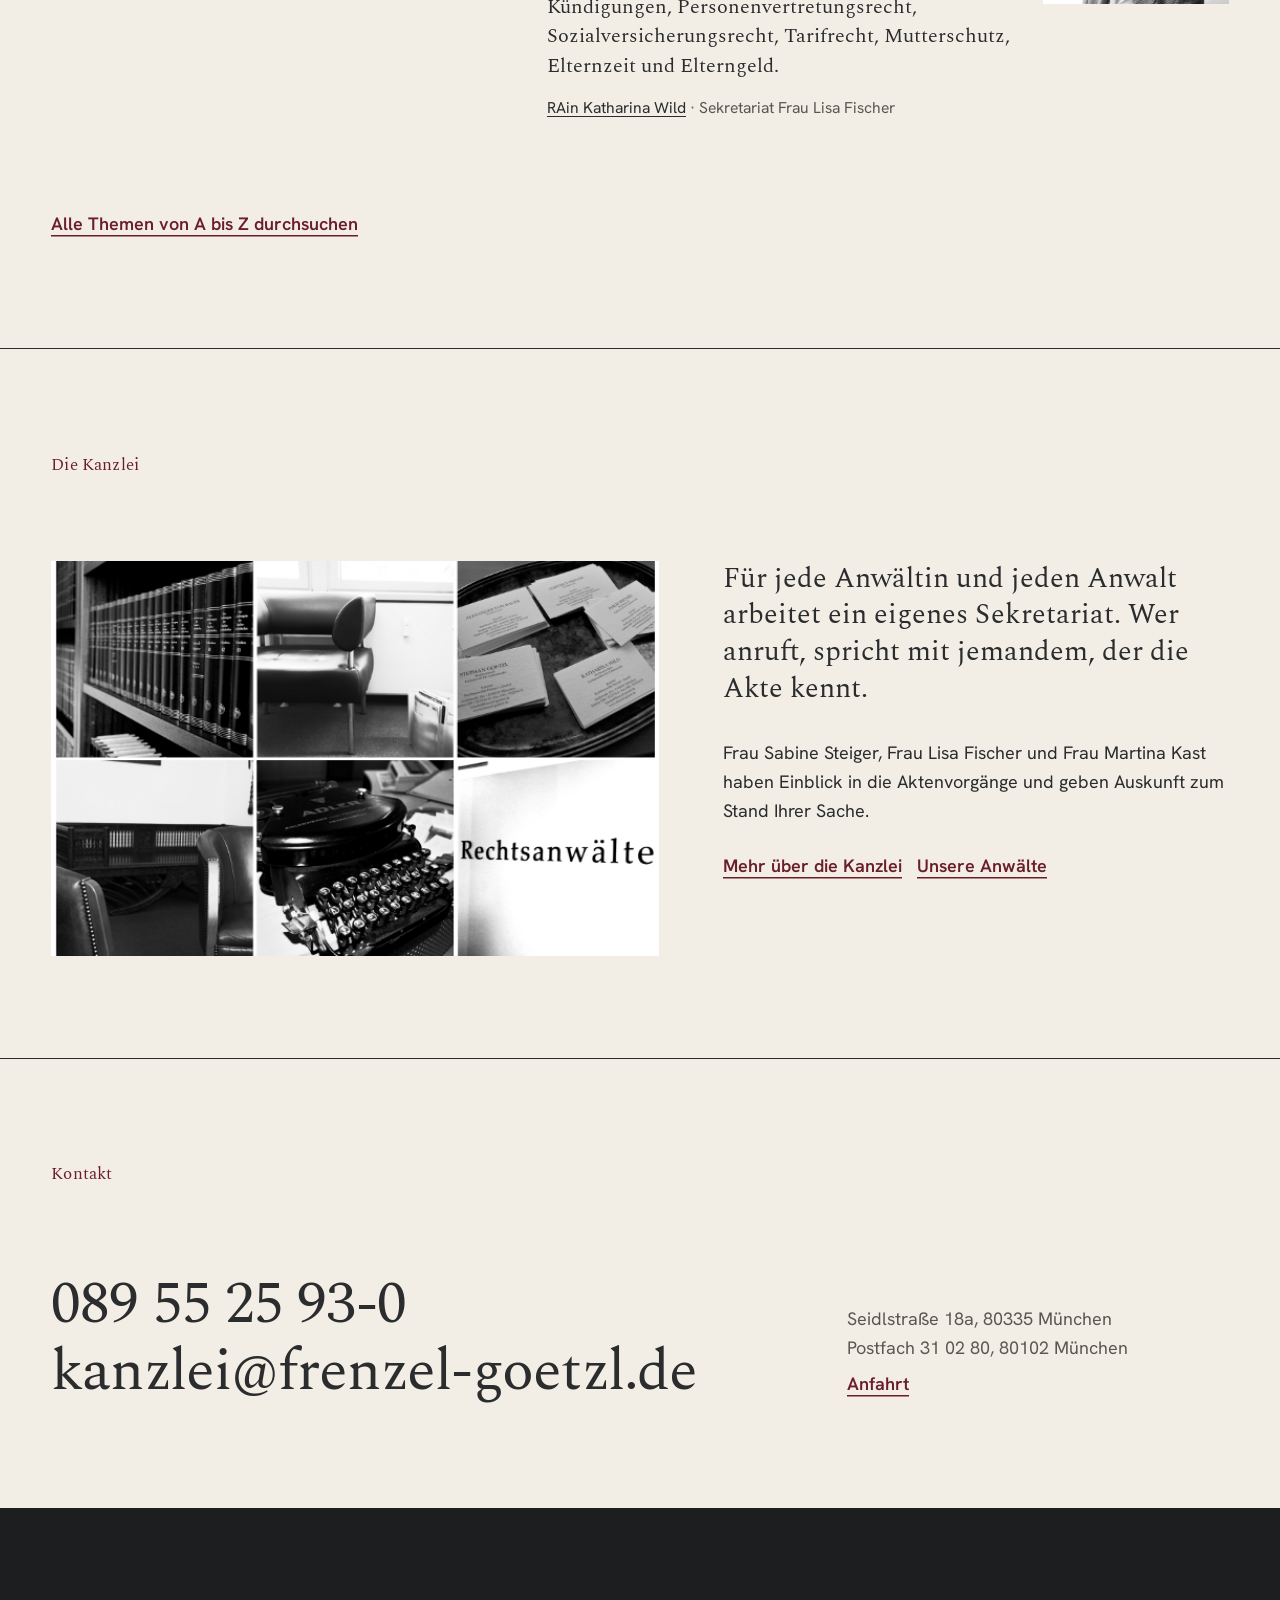
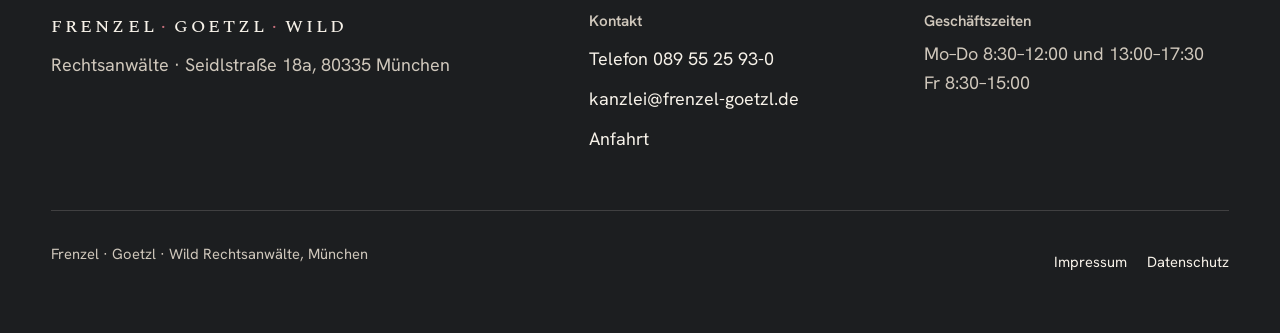
==== commit 4f6cfb42: "Add files via upload" ====
--- a/index.html
+++ b/index.html
@@ -16,7 +16,7 @@
 <link rel="stylesheet" href="assets/css/site.css">
 <script>document.documentElement.classList.add('js')</script>
 </head>
-<body>
+<body class="ed">
 <a class="skip" href="#inhalt">Zum Inhalt springen</a>
 <header class="kopf">
   <div class="wrap kopf__zeile">
@@ -45,124 +45,74 @@
       <li><a href="kontakt.html">Kontakt</a></li>
     </ul>
   </nav>
-  <div class="leiste" aria-hidden="true">
-    <div class="wrap leiste__reihe">
-      <a href="#familienrecht" data-farbe="bordeaux" tabindex="-1">Familienrecht</a>
-      <a href="#mietrecht" data-farbe="stein" tabindex="-1">Mietrecht</a>
-      <a href="#arbeitsrecht" data-farbe="anthrazit" tabindex="-1">Arbeitsrecht</a>
-    </div>
-  </div>
 </header>
 <main id="inhalt">
-  <section class="deckel" aria-labelledby="titel">
-    <div class="wrap deckel__innen">
-      <p class="namensfolge">Frenzel<span class="punkt" aria-hidden="true">·</span>Goetzl<span class="punkt" aria-hidden="true">·</span>Wild<span class="namensfolge__zusatz">Rechtsanwälte in München</span></p>
-      <div class="raster deckel__raster">
-        <h1 id="titel">Familienrecht, Mietrecht und Arbeitsrecht in der Maxvorstadt.</h1>
-        <div class="deckel__rechts">
-          <p class="deckel__text">RA Philip Frenzel, Fachanwalt für Familienrecht, betreut Familien- und Mietrecht. RAin Katharina Wild betreut Arbeitsrecht. Jede Sache läuft über ein eigenes Sekretariat.</p>
-          <div class="aktionen">
-        <a class="knopf knopf--voll" href="tel:+49895525930"><svg viewBox="0 0 24 24" fill="none" stroke="currentColor" stroke-width="1.7" stroke-linecap="round" stroke-linejoin="round" aria-hidden="true"><path d="M5 3h3.5l1.8 4.6-2.3 1.5a11 11 0 0 0 6 6l1.5-2.3L20 14.5V18a2 2 0 0 1-2 2A16 16 0 0 1 3 5a2 2 0 0 1 2-2Z"/></svg>089 55 25 93-0 anrufen</a>
-        <a class="knopf knopf--rand" href="mailto:kanzlei@frenzel-goetzl.de"><svg viewBox="0 0 24 24" fill="none" stroke="currentColor" stroke-width="1.7" stroke-linecap="round" stroke-linejoin="round" aria-hidden="true"><rect x="3" y="5" width="18" height="14" rx="1.5"/><path d="m4 6.5 8 6 8-6"/></svg>E-Mail schreiben</a>
+  <section class="ed-hero" aria-labelledby="titel">
+    <div class="wrap">
+      <p class="ed-kopfzeile"><span>Rechtsanwälte</span><span>Seidlstraße 18a, München-Maxvorstadt</span></p>
+      <div class="ed-hero__raster">
+        <h1 class="ed-hero__titel" id="titel">Familien&shy;recht, Miet&shy;recht und Arbeits&shy;recht<span class="ed-punkt">.</span></h1>
+        <aside class="ed-hero__info" aria-label="Kurz und direkt">
+          <p>RA Philip Frenzel, Fachanwalt für Familienrecht, betreut Familien- und Mietrecht. RAin Katharina Wild betreut Arbeitsrecht.</p>
+          <p class="ed-hero__tel"><a href="tel:+49895525930">089 55 25 93-0</a></p>
+          <p class="ed-hero__klein"><a href="mailto:kanzlei@frenzel-goetzl.de">kanzlei@frenzel-goetzl.de</a><br>Mo–Do 8:30–12:00 und 13:00–17:30<br>Fr 8:30–15:00</p>
+        </aside>
       </div>
-          <ul class="deckel__fakten">
-            <li>Seidlstraße 18a, 80335 München</li>
-            <li>Mo–Do 8:30–12:00 und 13:00–17:30 · Fr 8:30–15:00</li>
-          </ul>
-        </div>
-      </div>
+      <blockquote class="ed-hero__zitat">
+        <p>„Gerechtigkeit gibt jedem das Seine, maßt sich nichts Fremdes an und setzt den eigenen Vorteil zurück, wo es gilt, das Wohl des Ganzen zu wahren.“</p>
+        <footer>Ambrosius von Mailand</footer>
+      </blockquote>
     </div>
-    <nav class="stapel" id="register" aria-label="Rechtsgebiete">
-      <div class="band band--auf-creme"><div class="wrap band__zeile"><a class="reiter reiter--anthrazit pos-3" href="#arbeitsrecht">Arbeitsrecht <small>RAin Wild</small></a></div></div>
-      <div class="kante kante--anthrazit"></div>
-      <div class="band band--auf-anthrazit"><div class="wrap band__zeile"><a class="reiter reiter--stein pos-2" href="#mietrecht">Mietrecht <small>RA Frenzel</small></a></div></div>
-      <div class="kante kante--stein"></div>
-      <div class="band band--auf-stein"><div class="wrap band__zeile"><a class="reiter reiter--bordeaux pos-1" href="#familienrecht">Familienrecht <small>RA Frenzel</small></a></div></div>
-    </nav>
   </section>
 
-  <section class="register register--bordeaux" id="familienrecht" aria-labelledby="h-familie" data-register="bordeaux">
-    <div class="wrap raster register__koerper">
-      <div class="register__rand">
-        <figure class="portrait"><img src="assets/img/philip-frenzel.jpg" width="400" height="256" alt="RA Philip Frenzel" loading="lazy"></figure>
-        <dl class="zustaendig">
-          <dt>Ansprechpartner</dt><dd>RA Philip Frenzel<br>Fachanwalt für Familienrecht</dd>
-          <dt>Sekretariat</dt><dd>Frau Sabine Steiger</dd>
-          <dt>Telefon</dt><dd><a href="tel:+49895525930">089 55 25 93-0</a></dd>
-        </dl>
-      </div>
-      <div class="register__inhalt">
-        <h2 id="h-familie">Familienrecht</h2>
-        <ul class="themen"><li>Scheidung</li><li>Trennung</li><li>Unterhalt</li><li>Umgang</li><li>Sorgerecht</li><li>Vermögensauseinandersetzung und Zugewinn</li><li>Ehe- und Partnerschaftsverträge</li></ul>
-        <a class="textlink" href="anwalt-philip-frenzel.html">Profil RA Philip Frenzel</a>
+  <section class="ed-teil" aria-labelledby="h-gebiete">
+    <div class="wrap">
+      <h2 class="ed-teil__titel" id="h-gebiete">Rechtsgebiete</h2>
+      <article class="ed-gebiet" id="familienrecht" aria-labelledby="h-familienrecht">
+        <h3 class="ed-gebiet__titel" id="h-familienrecht">Familienrecht</h3>
+        <div class="ed-gebiet__text">
+          <p class="ed-gebiet__themen">Scheidung, Trennung, Unterhalt, Umgang, Sorgerecht, Vermögensauseinandersetzung und Zugewinn, Ehe- und Partnerschaftsverträge.</p>
+          <p class="ed-gebiet__wer"><a href="anwalt-philip-frenzel.html">RA Philip Frenzel, Fachanwalt für Familienrecht</a> · Sekretariat Frau Sabine Steiger</p>
+        </div>
+        <a class="ed-gebiet__bild" href="anwalt-philip-frenzel.html" tabindex="-1" aria-hidden="true"><img src="assets/img/philip-frenzel.jpg" width="400" height="256" alt="" loading="lazy"></a>
+      </article>
+      <article class="ed-gebiet" id="mietrecht" aria-labelledby="h-mietrecht">
+        <h3 class="ed-gebiet__titel" id="h-mietrecht">Mietrecht</h3>
+        <div class="ed-gebiet__text">
+          <p class="ed-gebiet__themen">Kündigung, Eigenbedarf, Mietkaution, Räumung, Mietverträge.</p>
+          <p class="ed-gebiet__wer"><a href="anwalt-philip-frenzel.html">RA Philip Frenzel</a> · Sekretariat Frau Sabine Steiger</p>
+        </div>
+        
+      </article>
+      <article class="ed-gebiet" id="arbeitsrecht" aria-labelledby="h-arbeitsrecht">
+        <h3 class="ed-gebiet__titel" id="h-arbeitsrecht">Arbeitsrecht</h3>
+        <div class="ed-gebiet__text">
+          <p class="ed-gebiet__themen">Arbeitsvertragsrecht, Berufsbildung und&nbsp;-ausbildung, Betriebsorganisation, Betriebsübergänge, Betriebsverfassungsrecht, Einigungsstellen, Handelsvertreterrecht, Kündigungen, Personenvertretungsrecht, Sozialversicherungsrecht, Tarifrecht, Mutterschutz, Elternzeit und Elterngeld.</p>
+          <p class="ed-gebiet__wer"><a href="anwalt-katharina-wild.html">RAin Katharina Wild</a> · Sekretariat Frau Lisa Fischer</p>
+        </div>
+        <a class="ed-gebiet__bild" href="anwalt-katharina-wild.html" tabindex="-1" aria-hidden="true"><img src="assets/img/katharina-wild.jpg" width="400" height="281" alt="" loading="lazy"></a>
+      </article>
+      <p class="ed-teil__fuss"><a class="textlink" href="rechtsgebiete.html">Alle Themen von A bis Z durchsuchen</a></p>
+    </div>
+  </section>
+
+  <section class="ed-teil ed-kanzlei" aria-labelledby="h-kanzlei">
+    <div class="wrap ed-kanzlei__raster">
+      <h2 class="ed-teil__titel" id="h-kanzlei">Die Kanzlei</h2>
+      <figure class="ed-kanzlei__bild"><img src="assets/img/kanzlei-impressionen.jpg" width="580" height="377" alt="Kanzleiräume: Bücherwand mit Gesetzeswerken, Ledersessel, Visitenkarten, Schreibmaschine und Schriftzug Rechtsanwälte" loading="lazy"></figure>
+      <div class="ed-kanzlei__text">
+        <p class="ed-lead">Für jede Anwältin und jeden Anwalt arbeitet ein eigenes Sekretariat. Wer anruft, spricht mit jemandem, der die Akte kennt.</p>
+        <p>Frau Sabine Steiger, Frau Lisa Fischer und Frau Martina Kast haben Einblick in die Aktenvorgänge und geben Auskunft zum Stand Ihrer Sache.</p>
+        <p><a class="textlink" href="kanzlei.html">Mehr über die Kanzlei</a> &nbsp; <a class="textlink" href="anwaelte.html">Unsere Anwälte</a></p>
       </div>
     </div>
   </section>
 
-  <section class="register register--stein" id="mietrecht" aria-labelledby="h-miete" data-register="stein">
-    <div class="band band--auf-bordeaux" aria-hidden="true"><div class="wrap band__zeile"><span class="reiter reiter--stein pos-2">Mietrecht <small>RA Frenzel</small></span></div></div>
-    <div class="wrap raster register__koerper">
-      <div class="register__rand">
-        <dl class="zustaendig">
-          <dt>Ansprechpartner</dt><dd>RA Philip Frenzel</dd>
-          <dt>Sekretariat</dt><dd>Frau Sabine Steiger</dd>
-          <dt>Telefon</dt><dd><a href="tel:+49895525930">089 55 25 93-0</a></dd>
-        </dl>
-      </div>
-      <div class="register__inhalt">
-        <h2 id="h-miete">Mietrecht</h2>
-        <ul class="themen"><li>Kündigung</li><li>Eigenbedarf</li><li>Mietkaution</li><li>Räumung</li><li>Mietverträge</li></ul>
-        <a class="textlink" style="color:var(--bordeaux)" href="rechtsgebiete.html">Alle Themen von A bis Z</a>
-      </div>
-    </div>
-  </section>
-
-  <section class="register register--anthrazit" id="arbeitsrecht" aria-labelledby="h-arbeit" data-register="anthrazit">
-    <div class="band band--auf-stein" aria-hidden="true"><div class="wrap band__zeile"><span class="reiter reiter--anthrazit pos-3">Arbeitsrecht <small>RAin Wild</small></span></div></div>
-    <div class="wrap raster register__koerper">
-      <div class="register__rand">
-        <figure class="portrait"><img src="assets/img/katharina-wild.jpg" width="400" height="281" alt="RAin Katharina Wild" loading="lazy"></figure>
-        <dl class="zustaendig">
-          <dt>Ansprechpartnerin</dt><dd>RAin Katharina Wild</dd>
-          <dt>Sekretariat</dt><dd>Frau Lisa Fischer</dd>
-          <dt>Telefon</dt><dd><a href="tel:+49895525930">089 55 25 93-0</a></dd>
-        </dl>
-      </div>
-      <div class="register__inhalt">
-        <h2 id="h-arbeit">Arbeitsrecht</h2>
-        <ul class="themen themen--zwei"><li>Arbeitsvertragsrecht</li><li>Berufsbildung und -ausbildung</li><li>Betriebsorganisation</li><li>Betriebsübergänge</li><li>Betriebsverfassungsrecht</li><li>Einigungsstellen</li><li>Handelsvertreterrecht</li><li>Kündigungen</li><li>Personenvertretungsrecht</li><li>Sozialversicherungsrecht</li><li>Tarifrecht</li><li>Mutterschutz, Elternzeit und Elterngeld</li></ul>
-        <a class="textlink" href="anwalt-katharina-wild.html">Profil RAin Katharina Wild</a>
-      </div>
-    </div>
-  </section>
-
-  <section class="blatt" aria-labelledby="h-kanzlei">
-    <div class="wrap raster">
-      <div class="spalte-links">
-        <h2 class="titel" id="h-kanzlei">Die Kanzlei</h2>
-        <blockquote class="zitat">
-          <p>„Gerechtigkeit gibt jedem das Seine, maßt sich nichts Fremdes an und setzt den eigenen Vorteil zurück, wo es gilt, das Wohl des Ganzen zu wahren.“</p>
-          <footer>Ambrosius von Mailand</footer>
-        </blockquote>
-      </div>
-      <div class="spalte-rechts">
-        <figure class="bild-kanzlei"><img src="assets/img/kanzlei-impressionen.jpg" width="580" height="377" alt="Kanzleiräume: Bücherwand mit Gesetzeswerken, Ledersessel, Visitenkarten, Schreibmaschine und Schriftzug Rechtsanwälte" loading="lazy"></figure>
-        <p>Für jede Anwältin und jeden Anwalt arbeitet ein eigenes Sekretariat. Die Mitarbeiterinnen haben Einblick in die Aktenvorgänge und kennen den Stand Ihrer Sache.</p>
-        <a class="textlink" href="kanzlei.html">Mehr über die Kanzlei</a>
-      </div>
-    </div>
-  </section>
-  <section class="blatt dunkel" aria-labelledby="h-kontaktband">
-    <div class="wrap raster">
-      <div class="spalte-links">
-        <h2 class="titel" id="h-kontaktband">Kontakt zur Kanzlei</h2>
-        <p class="leise">Rufen Sie an oder schreiben Sie eine E-Mail. Das Sekretariat nimmt Ihr Anliegen auf und vereinbart einen Termin.</p>
-      </div>
-      <div class="spalte-rechts">
-        <p style="margin:0"><a class="gross-link" style="color:inherit" href="tel:+49895525930">089 55 25 93-0</a></p>
-        <p style="margin:16px 0 0"><a class="gross-link" style="color:inherit" href="mailto:kanzlei@frenzel-goetzl.de">kanzlei@frenzel-goetzl.de</a></p>
-        <p class="leise" style="margin-top:20px">Seidlstraße 18a, 80335 München · Mo–Do 8:30–12:00 und 13:00–17:30, Fr 8:30–15:00</p>
-      </div>
+  <section class="ed-teil ed-kontakt" aria-labelledby="h-kontakt">
+    <div class="wrap ed-kontakt__raster">
+      <h2 class="ed-teil__titel" id="h-kontakt">Kontakt</h2>
+      <p class="ed-kontakt__gross"><a href="tel:+49895525930">089 55 25 93-0</a><br><a href="mailto:kanzlei@frenzel-goetzl.de">kanzlei@frenzel-goetzl.de</a></p>
+      <p class="ed-kontakt__klein">Seidlstraße 18a, 80335 München<br>Postfach 31 02 80, 80102 München<br><a class="textlink" href="anfahrt.html">Anfahrt</a></p>
     </div>
   </section>
 </main>
--- a/assets/css/site.css
+++ b/assets/css/site.css
@@ -305,3 +305,49 @@
 @media print { .kopf, .fuss, .stapel, .leiste { display: none; } body { background: #fff; } }
 .seitenkopf + .blatt { padding-top: var(--raum-3); }
 .person:first-child { border-top: 0; padding-top: 0; }
+
+/* ---------- Startseite: Editorial ---------- */
+.ed-hero { padding-block: clamp(36px, 7vh, 88px) clamp(48px, 9vh, 112px); }
+.ed-kopfzeile { display: flex; flex-wrap: wrap; justify-content: space-between; gap: 4px 24px; margin: 0 0 clamp(28px, 6vh, 72px); padding-bottom: 14px; border-bottom: 1px solid var(--anthrazit); font-size: 0.95rem; color: var(--text-leise); }
+.ed-hero__raster { display: grid; grid-template-columns: 1fr; gap: var(--raum-3); }
+@media (min-width: 1000px) { .ed-hero__raster { grid-template-columns: minmax(0, 8.4fr) minmax(0, 3.6fr); gap: clamp(32px, 4vw, 72px); align-items: end; } }
+.ed-hero__titel { margin: 0; font-family: var(--serif); font-weight: 400; color: var(--anthrazit); font-size: clamp(2.9rem, 8.4vw, 8.2rem); line-height: 0.96; letter-spacing: -0.025em; hyphens: manual; }
+.ed-punkt { color: var(--bordeaux); }
+.ed-hero__info { font-size: 1.02rem; border-top: 1px solid var(--linie); padding-top: 18px; }
+@media (min-width: 1000px) { .ed-hero__info { padding-bottom: 0.9rem; } }
+.ed-hero__info p { margin: 0 0 18px; }
+.ed-hero__tel { font-family: var(--serif); font-size: clamp(1.6rem, 2.2vw, 2rem); line-height: 1.1; }
+.ed-hero__tel a { color: var(--bordeaux); text-decoration: none; border-bottom: 1px solid currentColor; }
+.ed-hero__tel a:hover { border-bottom-width: 2px; }
+.ed-hero__klein { color: var(--text-leise); font-size: 0.95rem; line-height: 1.6; }
+.ed-hero__zitat { margin: clamp(40px, 8vh, 96px) 0 0; max-width: 46rem; margin-left: auto; }
+.ed-hero__zitat p { margin: 0; font-family: var(--serif); font-style: italic; font-size: clamp(1.15rem, 1.6vw, 1.45rem); line-height: 1.45; color: var(--text-leise); }
+.ed-hero__zitat footer { margin-top: 8px; font-size: 0.92rem; color: var(--text-leise); }
+
+.ed-teil { padding-block: var(--raum-4); border-top: 1px solid var(--anthrazit); }
+.ed-teil__titel { margin: 0 0 var(--raum-3); font-family: var(--serif); font-weight: 400; font-size: clamp(1.05rem, 1.2vw, 1.2rem); letter-spacing: 0.01em; color: var(--bordeaux); }
+.ed-gebiet { display: grid; grid-template-columns: 1fr; gap: 14px var(--raum-2); padding-block: var(--raum-3); border-top: 1px solid var(--linie); }
+@media (min-width: 900px) { .ed-gebiet { grid-template-columns: minmax(0, 5fr) minmax(0, 5fr) minmax(0, 2fr); align-items: start; } }
+.ed-gebiet__titel { margin: 0; font-family: var(--serif); font-weight: 400; font-size: clamp(2.4rem, 5.2vw, 4.6rem); line-height: 1; letter-spacing: -0.02em; color: var(--anthrazit); }
+.ed-gebiet__themen { margin: 0; font-family: var(--serif); font-size: clamp(1.2rem, 1.6vw, 1.45rem); line-height: 1.45; color: var(--anthrazit); }
+.ed-gebiet__wer { margin: 14px 0 0; font-size: 0.98rem; color: var(--text-leise); }
+.ed-gebiet__wer a { color: var(--anthrazit); }
+.ed-gebiet__bild { display: block; width: min(100%, 200px); }
+.ed-gebiet__bild img { width: 100%; filter: grayscale(1) contrast(1.04); }
+.ed-teil__fuss { margin: var(--raum-2) 0 0; }
+
+.ed-kanzlei__raster, .ed-kontakt__raster { display: grid; grid-template-columns: 1fr; gap: var(--raum-2); }
+@media (min-width: 900px) {
+  .ed-kanzlei__raster { grid-template-columns: minmax(0, 6fr) minmax(0, 5fr); column-gap: clamp(32px, 5vw, 88px); }
+  .ed-kanzlei__raster .ed-teil__titel { grid-column: 1 / -1; }
+  .ed-kontakt__raster { grid-template-columns: minmax(0, 8fr) minmax(0, 4fr); align-items: end; }
+  .ed-kontakt__raster .ed-teil__titel { grid-column: 1 / -1; }
+}
+.ed-kanzlei__bild { margin: 0; }
+.ed-kanzlei__bild img { width: 100%; filter: grayscale(1); }
+.ed-lead { font-family: var(--serif); font-size: clamp(1.4rem, 2.2vw, 1.95rem); line-height: 1.3; color: var(--anthrazit); margin: 0 0 var(--raum-2); }
+.ed-kanzlei__text p { max-width: 34em; }
+.ed-kontakt__gross { margin: 0; font-family: var(--serif); font-size: clamp(1.9rem, 4.6vw, 4rem); line-height: 1.15; letter-spacing: -0.015em; overflow-wrap: anywhere; }
+.ed-kontakt__gross a { color: var(--anthrazit); text-decoration: none; }
+.ed-kontakt__gross a:hover { color: var(--bordeaux); }
+.ed-kontakt__klein { margin: 0; color: var(--text-leise); }
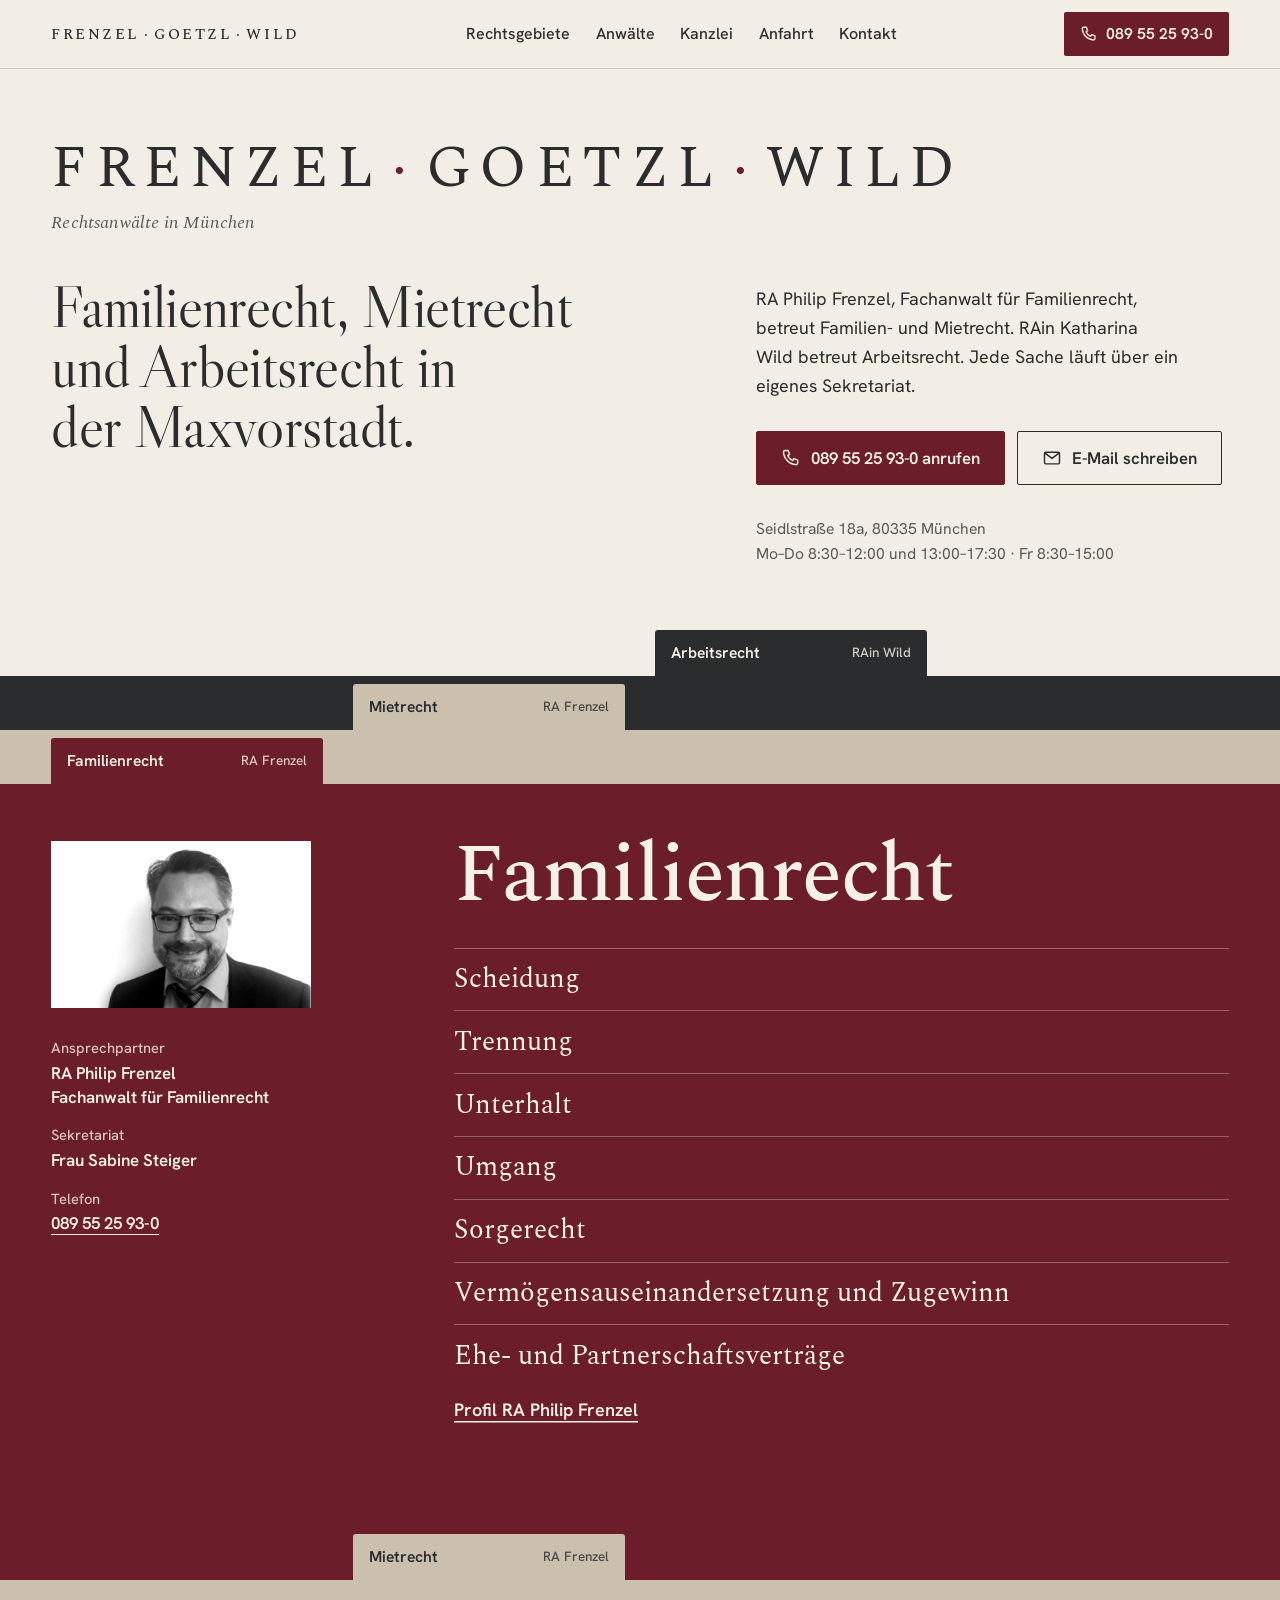
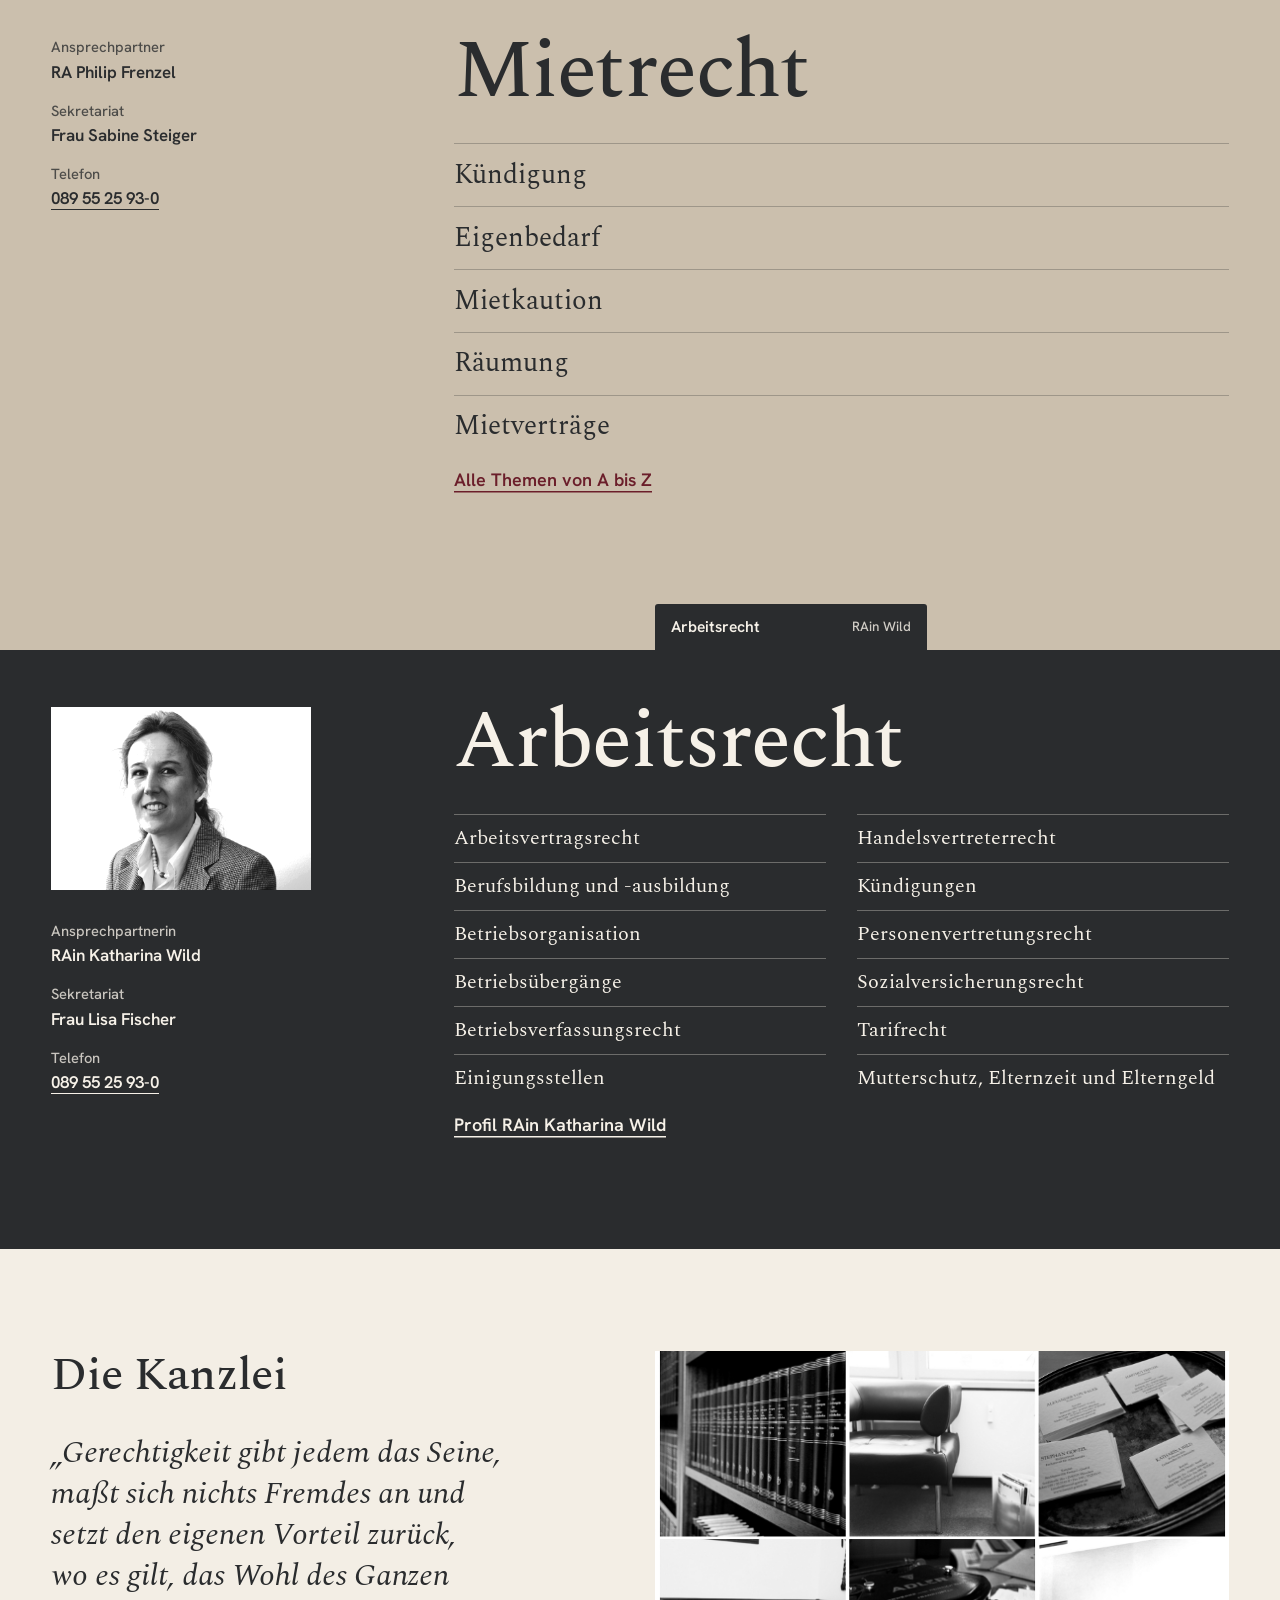
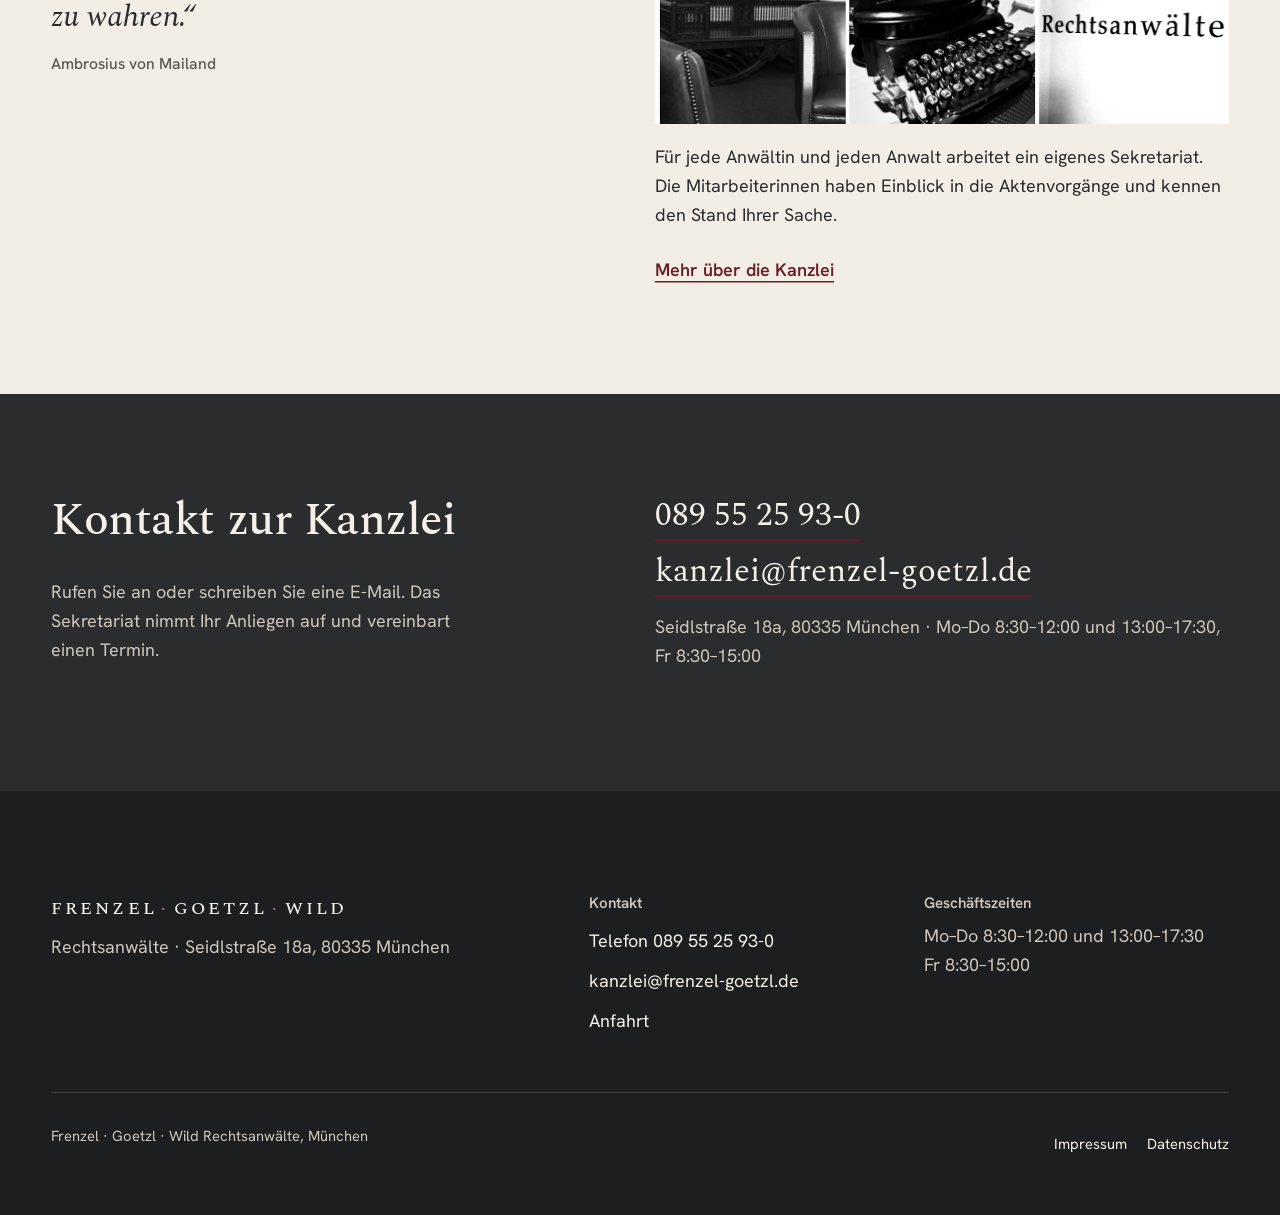
==== commit 5f568a5a: "Add files via upload" ====
--- a/index.html
+++ b/index.html
@@ -13,10 +13,11 @@
 <link rel="icon" href="assets/img/favicon.svg" type="image/svg+xml">
 <link rel="preload" href="assets/fonts/spectral-latin-500-normal.woff2" as="font" type="font/woff2" crossorigin>
 <link rel="preload" href="assets/fonts/hanken-grotesk-latin-400-normal.woff2" as="font" type="font/woff2" crossorigin>
+<link rel="preload" href="assets/fonts/libre-caslon-display-latin-400-normal.woff2" as="font" type="font/woff2" crossorigin>
 <link rel="stylesheet" href="assets/css/site.css">
 <script>document.documentElement.classList.add('js')</script>
 </head>
-<body class="ed">
+<body>
 <a class="skip" href="#inhalt">Zum Inhalt springen</a>
 <header class="kopf">
   <div class="wrap kopf__zeile">
@@ -45,74 +46,124 @@
       <li><a href="kontakt.html">Kontakt</a></li>
     </ul>
   </nav>
+  <div class="leiste" aria-hidden="true">
+    <div class="wrap leiste__reihe">
+      <a href="#familienrecht" data-farbe="bordeaux" tabindex="-1">Familienrecht</a>
+      <a href="#mietrecht" data-farbe="stein" tabindex="-1">Mietrecht</a>
+      <a href="#arbeitsrecht" data-farbe="anthrazit" tabindex="-1">Arbeitsrecht</a>
+    </div>
+  </div>
 </header>
 <main id="inhalt">
-  <section class="ed-hero" aria-labelledby="titel">
-    <div class="wrap">
-      <p class="ed-kopfzeile"><span>Rechtsanwälte</span><span>Seidlstraße 18a, München-Maxvorstadt</span></p>
-      <div class="ed-hero__raster">
-        <h1 class="ed-hero__titel" id="titel">Familien&shy;recht, Miet&shy;recht und Arbeits&shy;recht<span class="ed-punkt">.</span></h1>
-        <aside class="ed-hero__info" aria-label="Kurz und direkt">
-          <p>RA Philip Frenzel, Fachanwalt für Familienrecht, betreut Familien- und Mietrecht. RAin Katharina Wild betreut Arbeitsrecht.</p>
-          <p class="ed-hero__tel"><a href="tel:+49895525930">089 55 25 93-0</a></p>
-          <p class="ed-hero__klein"><a href="mailto:kanzlei@frenzel-goetzl.de">kanzlei@frenzel-goetzl.de</a><br>Mo–Do 8:30–12:00 und 13:00–17:30<br>Fr 8:30–15:00</p>
-        </aside>
-      </div>
-      <blockquote class="ed-hero__zitat">
-        <p>„Gerechtigkeit gibt jedem das Seine, maßt sich nichts Fremdes an und setzt den eigenen Vorteil zurück, wo es gilt, das Wohl des Ganzen zu wahren.“</p>
-        <footer>Ambrosius von Mailand</footer>
-      </blockquote>
-    </div>
-  </section>
-
-  <section class="ed-teil" aria-labelledby="h-gebiete">
-    <div class="wrap">
-      <h2 class="ed-teil__titel" id="h-gebiete">Rechtsgebiete</h2>
-      <article class="ed-gebiet" id="familienrecht" aria-labelledby="h-familienrecht">
-        <h3 class="ed-gebiet__titel" id="h-familienrecht">Familienrecht</h3>
-        <div class="ed-gebiet__text">
-          <p class="ed-gebiet__themen">Scheidung, Trennung, Unterhalt, Umgang, Sorgerecht, Vermögensauseinandersetzung und Zugewinn, Ehe- und Partnerschaftsverträge.</p>
-          <p class="ed-gebiet__wer"><a href="anwalt-philip-frenzel.html">RA Philip Frenzel, Fachanwalt für Familienrecht</a> · Sekretariat Frau Sabine Steiger</p>
+  <section class="deckel" aria-labelledby="titel">
+    <div class="wrap deckel__innen">
+      <p class="namensfolge">Frenzel<span class="punkt" aria-hidden="true">·</span>Goetzl<span class="punkt" aria-hidden="true">·</span>Wild<span class="namensfolge__zusatz">Rechtsanwälte in München</span></p>
+      <div class="raster deckel__raster">
+        <h1 id="titel">Familienrecht, Mietrecht und Arbeitsrecht in der Maxvorstadt.</h1>
+        <div class="deckel__rechts">
+          <p class="deckel__text">RA Philip Frenzel, Fachanwalt für Familienrecht, betreut Familien- und Mietrecht. RAin Katharina Wild betreut Arbeitsrecht. Jede Sache läuft über ein eigenes Sekretariat.</p>
+          <div class="aktionen">
+        <a class="knopf knopf--voll" href="tel:+49895525930"><svg viewBox="0 0 24 24" fill="none" stroke="currentColor" stroke-width="1.7" stroke-linecap="round" stroke-linejoin="round" aria-hidden="true"><path d="M5 3h3.5l1.8 4.6-2.3 1.5a11 11 0 0 0 6 6l1.5-2.3L20 14.5V18a2 2 0 0 1-2 2A16 16 0 0 1 3 5a2 2 0 0 1 2-2Z"/></svg>089 55 25 93-0 anrufen</a>
+        <a class="knopf knopf--rand" href="mailto:kanzlei@frenzel-goetzl.de"><svg viewBox="0 0 24 24" fill="none" stroke="currentColor" stroke-width="1.7" stroke-linecap="round" stroke-linejoin="round" aria-hidden="true"><rect x="3" y="5" width="18" height="14" rx="1.5"/><path d="m4 6.5 8 6 8-6"/></svg>E-Mail schreiben</a>
+      </div>
+          <ul class="deckel__fakten">
+            <li>Seidlstraße 18a, 80335 München</li>
+            <li>Mo–Do 8:30–12:00 und 13:00–17:30 · Fr 8:30–15:00</li>
+          </ul>
         </div>
-        <a class="ed-gebiet__bild" href="anwalt-philip-frenzel.html" tabindex="-1" aria-hidden="true"><img src="assets/img/philip-frenzel.jpg" width="400" height="256" alt="" loading="lazy"></a>
-      </article>
-      <article class="ed-gebiet" id="mietrecht" aria-labelledby="h-mietrecht">
-        <h3 class="ed-gebiet__titel" id="h-mietrecht">Mietrecht</h3>
-        <div class="ed-gebiet__text">
-          <p class="ed-gebiet__themen">Kündigung, Eigenbedarf, Mietkaution, Räumung, Mietverträge.</p>
-          <p class="ed-gebiet__wer"><a href="anwalt-philip-frenzel.html">RA Philip Frenzel</a> · Sekretariat Frau Sabine Steiger</p>
-        </div>
-        
-      </article>
-      <article class="ed-gebiet" id="arbeitsrecht" aria-labelledby="h-arbeitsrecht">
-        <h3 class="ed-gebiet__titel" id="h-arbeitsrecht">Arbeitsrecht</h3>
-        <div class="ed-gebiet__text">
-          <p class="ed-gebiet__themen">Arbeitsvertragsrecht, Berufsbildung und&nbsp;-ausbildung, Betriebsorganisation, Betriebsübergänge, Betriebsverfassungsrecht, Einigungsstellen, Handelsvertreterrecht, Kündigungen, Personenvertretungsrecht, Sozialversicherungsrecht, Tarifrecht, Mutterschutz, Elternzeit und Elterngeld.</p>
-          <p class="ed-gebiet__wer"><a href="anwalt-katharina-wild.html">RAin Katharina Wild</a> · Sekretariat Frau Lisa Fischer</p>
-        </div>
-        <a class="ed-gebiet__bild" href="anwalt-katharina-wild.html" tabindex="-1" aria-hidden="true"><img src="assets/img/katharina-wild.jpg" width="400" height="281" alt="" loading="lazy"></a>
-      </article>
-      <p class="ed-teil__fuss"><a class="textlink" href="rechtsgebiete.html">Alle Themen von A bis Z durchsuchen</a></p>
-    </div>
-  </section>
-
-  <section class="ed-teil ed-kanzlei" aria-labelledby="h-kanzlei">
-    <div class="wrap ed-kanzlei__raster">
-      <h2 class="ed-teil__titel" id="h-kanzlei">Die Kanzlei</h2>
-      <figure class="ed-kanzlei__bild"><img src="assets/img/kanzlei-impressionen.jpg" width="580" height="377" alt="Kanzleiräume: Bücherwand mit Gesetzeswerken, Ledersessel, Visitenkarten, Schreibmaschine und Schriftzug Rechtsanwälte" loading="lazy"></figure>
-      <div class="ed-kanzlei__text">
-        <p class="ed-lead">Für jede Anwältin und jeden Anwalt arbeitet ein eigenes Sekretariat. Wer anruft, spricht mit jemandem, der die Akte kennt.</p>
-        <p>Frau Sabine Steiger, Frau Lisa Fischer und Frau Martina Kast haben Einblick in die Aktenvorgänge und geben Auskunft zum Stand Ihrer Sache.</p>
-        <p><a class="textlink" href="kanzlei.html">Mehr über die Kanzlei</a> &nbsp; <a class="textlink" href="anwaelte.html">Unsere Anwälte</a></p>
-      </div>
-    </div>
-  </section>
-
-  <section class="ed-teil ed-kontakt" aria-labelledby="h-kontakt">
-    <div class="wrap ed-kontakt__raster">
-      <h2 class="ed-teil__titel" id="h-kontakt">Kontakt</h2>
-      <p class="ed-kontakt__gross"><a href="tel:+49895525930">089 55 25 93-0</a><br><a href="mailto:kanzlei@frenzel-goetzl.de">kanzlei@frenzel-goetzl.de</a></p>
-      <p class="ed-kontakt__klein">Seidlstraße 18a, 80335 München<br>Postfach 31 02 80, 80102 München<br><a class="textlink" href="anfahrt.html">Anfahrt</a></p>
+      </div>
+    </div>
+    <nav class="stapel" id="register" aria-label="Rechtsgebiete">
+      <div class="band band--auf-creme"><div class="wrap band__zeile"><a class="reiter reiter--anthrazit pos-3" href="#arbeitsrecht">Arbeitsrecht <small>RAin Wild</small></a></div></div>
+      <div class="kante kante--anthrazit"></div>
+      <div class="band band--auf-anthrazit"><div class="wrap band__zeile"><a class="reiter reiter--stein pos-2" href="#mietrecht">Mietrecht <small>RA Frenzel</small></a></div></div>
+      <div class="kante kante--stein"></div>
+      <div class="band band--auf-stein"><div class="wrap band__zeile"><a class="reiter reiter--bordeaux pos-1" href="#familienrecht">Familienrecht <small>RA Frenzel</small></a></div></div>
+    </nav>
+  </section>
+
+  <section class="register register--bordeaux" id="familienrecht" aria-labelledby="h-familie" data-register="bordeaux">
+    <div class="wrap raster register__koerper">
+      <div class="register__rand">
+        <figure class="portrait"><img src="assets/img/philip-frenzel.jpg" width="400" height="256" alt="RA Philip Frenzel" loading="lazy"></figure>
+        <dl class="zustaendig">
+          <dt>Ansprechpartner</dt><dd>RA Philip Frenzel<br>Fachanwalt für Familienrecht</dd>
+          <dt>Sekretariat</dt><dd>Frau Sabine Steiger</dd>
+          <dt>Telefon</dt><dd><a href="tel:+49895525930">089 55 25 93-0</a></dd>
+        </dl>
+      </div>
+      <div class="register__inhalt">
+        <h2 id="h-familie">Familienrecht</h2>
+        <ul class="themen"><li>Scheidung</li><li>Trennung</li><li>Unterhalt</li><li>Umgang</li><li>Sorgerecht</li><li>Vermögensauseinandersetzung und Zugewinn</li><li>Ehe- und Partnerschaftsverträge</li></ul>
+        <a class="textlink" href="anwalt-philip-frenzel.html">Profil RA Philip Frenzel</a>
+      </div>
+    </div>
+  </section>
+
+  <section class="register register--stein" id="mietrecht" aria-labelledby="h-miete" data-register="stein">
+    <div class="band band--auf-bordeaux" aria-hidden="true"><div class="wrap band__zeile"><span class="reiter reiter--stein pos-2">Mietrecht <small>RA Frenzel</small></span></div></div>
+    <div class="wrap raster register__koerper">
+      <div class="register__rand">
+        <dl class="zustaendig">
+          <dt>Ansprechpartner</dt><dd>RA Philip Frenzel</dd>
+          <dt>Sekretariat</dt><dd>Frau Sabine Steiger</dd>
+          <dt>Telefon</dt><dd><a href="tel:+49895525930">089 55 25 93-0</a></dd>
+        </dl>
+      </div>
+      <div class="register__inhalt">
+        <h2 id="h-miete">Mietrecht</h2>
+        <ul class="themen"><li>Kündigung</li><li>Eigenbedarf</li><li>Mietkaution</li><li>Räumung</li><li>Mietverträge</li></ul>
+        <a class="textlink" style="color:var(--bordeaux)" href="rechtsgebiete.html">Alle Themen von A bis Z</a>
+      </div>
+    </div>
+  </section>
+
+  <section class="register register--anthrazit" id="arbeitsrecht" aria-labelledby="h-arbeit" data-register="anthrazit">
+    <div class="band band--auf-stein" aria-hidden="true"><div class="wrap band__zeile"><span class="reiter reiter--anthrazit pos-3">Arbeitsrecht <small>RAin Wild</small></span></div></div>
+    <div class="wrap raster register__koerper">
+      <div class="register__rand">
+        <figure class="portrait"><img src="assets/img/katharina-wild.jpg" width="400" height="281" alt="RAin Katharina Wild" loading="lazy"></figure>
+        <dl class="zustaendig">
+          <dt>Ansprechpartnerin</dt><dd>RAin Katharina Wild</dd>
+          <dt>Sekretariat</dt><dd>Frau Lisa Fischer</dd>
+          <dt>Telefon</dt><dd><a href="tel:+49895525930">089 55 25 93-0</a></dd>
+        </dl>
+      </div>
+      <div class="register__inhalt">
+        <h2 id="h-arbeit">Arbeitsrecht</h2>
+        <ul class="themen themen--zwei"><li>Arbeitsvertragsrecht</li><li>Berufsbildung und -ausbildung</li><li>Betriebsorganisation</li><li>Betriebsübergänge</li><li>Betriebsverfassungsrecht</li><li>Einigungsstellen</li><li>Handelsvertreterrecht</li><li>Kündigungen</li><li>Personenvertretungsrecht</li><li>Sozialversicherungsrecht</li><li>Tarifrecht</li><li>Mutterschutz, Elternzeit und Elterngeld</li></ul>
+        <a class="textlink" href="anwalt-katharina-wild.html">Profil RAin Katharina Wild</a>
+      </div>
+    </div>
+  </section>
+
+  <section class="blatt" aria-labelledby="h-kanzlei">
+    <div class="wrap raster">
+      <div class="spalte-links">
+        <h2 class="titel" id="h-kanzlei">Die Kanzlei</h2>
+        <blockquote class="zitat">
+          <p>„Gerechtigkeit gibt jedem das Seine, maßt sich nichts Fremdes an und setzt den eigenen Vorteil zurück, wo es gilt, das Wohl des Ganzen zu wahren.“</p>
+          <footer>Ambrosius von Mailand</footer>
+        </blockquote>
+      </div>
+      <div class="spalte-rechts">
+        <figure class="bild-kanzlei"><img src="assets/img/kanzlei-impressionen.jpg" width="580" height="377" alt="Kanzleiräume: Bücherwand mit Gesetzeswerken, Ledersessel, Visitenkarten, Schreibmaschine und Schriftzug Rechtsanwälte" loading="lazy"></figure>
+        <p>Für jede Anwältin und jeden Anwalt arbeitet ein eigenes Sekretariat. Die Mitarbeiterinnen haben Einblick in die Aktenvorgänge und kennen den Stand Ihrer Sache.</p>
+        <a class="textlink" href="kanzlei.html">Mehr über die Kanzlei</a>
+      </div>
+    </div>
+  </section>
+  <section class="blatt dunkel" aria-labelledby="h-kontaktband">
+    <div class="wrap raster">
+      <div class="spalte-links">
+        <h2 class="titel" id="h-kontaktband">Kontakt zur Kanzlei</h2>
+        <p class="leise">Rufen Sie an oder schreiben Sie eine E-Mail. Das Sekretariat nimmt Ihr Anliegen auf und vereinbart einen Termin.</p>
+      </div>
+      <div class="spalte-rechts">
+        <p style="margin:0"><a class="gross-link" style="color:inherit" href="tel:+49895525930">089 55 25 93-0</a></p>
+        <p style="margin:16px 0 0"><a class="gross-link" style="color:inherit" href="mailto:kanzlei@frenzel-goetzl.de">kanzlei@frenzel-goetzl.de</a></p>
+        <p class="leise" style="margin-top:20px">Seidlstraße 18a, 80335 München · Mo–Do 8:30–12:00 und 13:00–17:30, Fr 8:30–15:00</p>
+      </div>
     </div>
   </section>
 </main>
--- a/assets/css/site.css
+++ b/assets/css/site.css
@@ -306,48 +306,6 @@
 .seitenkopf + .blatt { padding-top: var(--raum-3); }
 .person:first-child { border-top: 0; padding-top: 0; }
 
-/* ---------- Startseite: Editorial ---------- */
-.ed-hero { padding-block: clamp(36px, 7vh, 88px) clamp(48px, 9vh, 112px); }
-.ed-kopfzeile { display: flex; flex-wrap: wrap; justify-content: space-between; gap: 4px 24px; margin: 0 0 clamp(28px, 6vh, 72px); padding-bottom: 14px; border-bottom: 1px solid var(--anthrazit); font-size: 0.95rem; color: var(--text-leise); }
-.ed-hero__raster { display: grid; grid-template-columns: 1fr; gap: var(--raum-3); }
-@media (min-width: 1000px) { .ed-hero__raster { grid-template-columns: minmax(0, 8.4fr) minmax(0, 3.6fr); gap: clamp(32px, 4vw, 72px); align-items: end; } }
-.ed-hero__titel { margin: 0; font-family: var(--serif); font-weight: 400; color: var(--anthrazit); font-size: clamp(2.9rem, 8.4vw, 8.2rem); line-height: 0.96; letter-spacing: -0.025em; hyphens: manual; }
-.ed-punkt { color: var(--bordeaux); }
-.ed-hero__info { font-size: 1.02rem; border-top: 1px solid var(--linie); padding-top: 18px; }
-@media (min-width: 1000px) { .ed-hero__info { padding-bottom: 0.9rem; } }
-.ed-hero__info p { margin: 0 0 18px; }
-.ed-hero__tel { font-family: var(--serif); font-size: clamp(1.6rem, 2.2vw, 2rem); line-height: 1.1; }
-.ed-hero__tel a { color: var(--bordeaux); text-decoration: none; border-bottom: 1px solid currentColor; }
-.ed-hero__tel a:hover { border-bottom-width: 2px; }
-.ed-hero__klein { color: var(--text-leise); font-size: 0.95rem; line-height: 1.6; }
-.ed-hero__zitat { margin: clamp(40px, 8vh, 96px) 0 0; max-width: 46rem; margin-left: auto; }
-.ed-hero__zitat p { margin: 0; font-family: var(--serif); font-style: italic; font-size: clamp(1.15rem, 1.6vw, 1.45rem); line-height: 1.45; color: var(--text-leise); }
-.ed-hero__zitat footer { margin-top: 8px; font-size: 0.92rem; color: var(--text-leise); }
-
-.ed-teil { padding-block: var(--raum-4); border-top: 1px solid var(--anthrazit); }
-.ed-teil__titel { margin: 0 0 var(--raum-3); font-family: var(--serif); font-weight: 400; font-size: clamp(1.05rem, 1.2vw, 1.2rem); letter-spacing: 0.01em; color: var(--bordeaux); }
-.ed-gebiet { display: grid; grid-template-columns: 1fr; gap: 14px var(--raum-2); padding-block: var(--raum-3); border-top: 1px solid var(--linie); }
-@media (min-width: 900px) { .ed-gebiet { grid-template-columns: minmax(0, 5fr) minmax(0, 5fr) minmax(0, 2fr); align-items: start; } }
-.ed-gebiet__titel { margin: 0; font-family: var(--serif); font-weight: 400; font-size: clamp(2.4rem, 5.2vw, 4.6rem); line-height: 1; letter-spacing: -0.02em; color: var(--anthrazit); }
-.ed-gebiet__themen { margin: 0; font-family: var(--serif); font-size: clamp(1.2rem, 1.6vw, 1.45rem); line-height: 1.45; color: var(--anthrazit); }
-.ed-gebiet__wer { margin: 14px 0 0; font-size: 0.98rem; color: var(--text-leise); }
-.ed-gebiet__wer a { color: var(--anthrazit); }
-.ed-gebiet__bild { display: block; width: min(100%, 200px); }
-.ed-gebiet__bild img { width: 100%; filter: grayscale(1) contrast(1.04); }
-.ed-teil__fuss { margin: var(--raum-2) 0 0; }
-
-.ed-kanzlei__raster, .ed-kontakt__raster { display: grid; grid-template-columns: 1fr; gap: var(--raum-2); }
-@media (min-width: 900px) {
-  .ed-kanzlei__raster { grid-template-columns: minmax(0, 6fr) minmax(0, 5fr); column-gap: clamp(32px, 5vw, 88px); }
-  .ed-kanzlei__raster .ed-teil__titel { grid-column: 1 / -1; }
-  .ed-kontakt__raster { grid-template-columns: minmax(0, 8fr) minmax(0, 4fr); align-items: end; }
-  .ed-kontakt__raster .ed-teil__titel { grid-column: 1 / -1; }
-}
-.ed-kanzlei__bild { margin: 0; }
-.ed-kanzlei__bild img { width: 100%; filter: grayscale(1); }
-.ed-lead { font-family: var(--serif); font-size: clamp(1.4rem, 2.2vw, 1.95rem); line-height: 1.3; color: var(--anthrazit); margin: 0 0 var(--raum-2); }
-.ed-kanzlei__text p { max-width: 34em; }
-.ed-kontakt__gross { margin: 0; font-family: var(--serif); font-size: clamp(1.9rem, 4.6vw, 4rem); line-height: 1.15; letter-spacing: -0.015em; overflow-wrap: anywhere; }
-.ed-kontakt__gross a { color: var(--anthrazit); text-decoration: none; }
-.ed-kontakt__gross a:hover { color: var(--bordeaux); }
-.ed-kontakt__klein { margin: 0; color: var(--text-leise); }
+/* Startseite: große Überschrift in Libre Caslon Display (SIL OFL 1.1) */
+@font-face { font-family: "Libre Caslon Display"; font-style: normal; font-weight: 400; font-display: swap; src: url("../fonts/libre-caslon-display-latin-400-normal.woff2") format("woff2"); }
+.deckel h1 { font-family: "Libre Caslon Display", var(--serif); font-weight: 400; letter-spacing: -0.01em; line-height: 1.02; font-size: clamp(2.2rem, 4.6vw, 4.1rem); }
